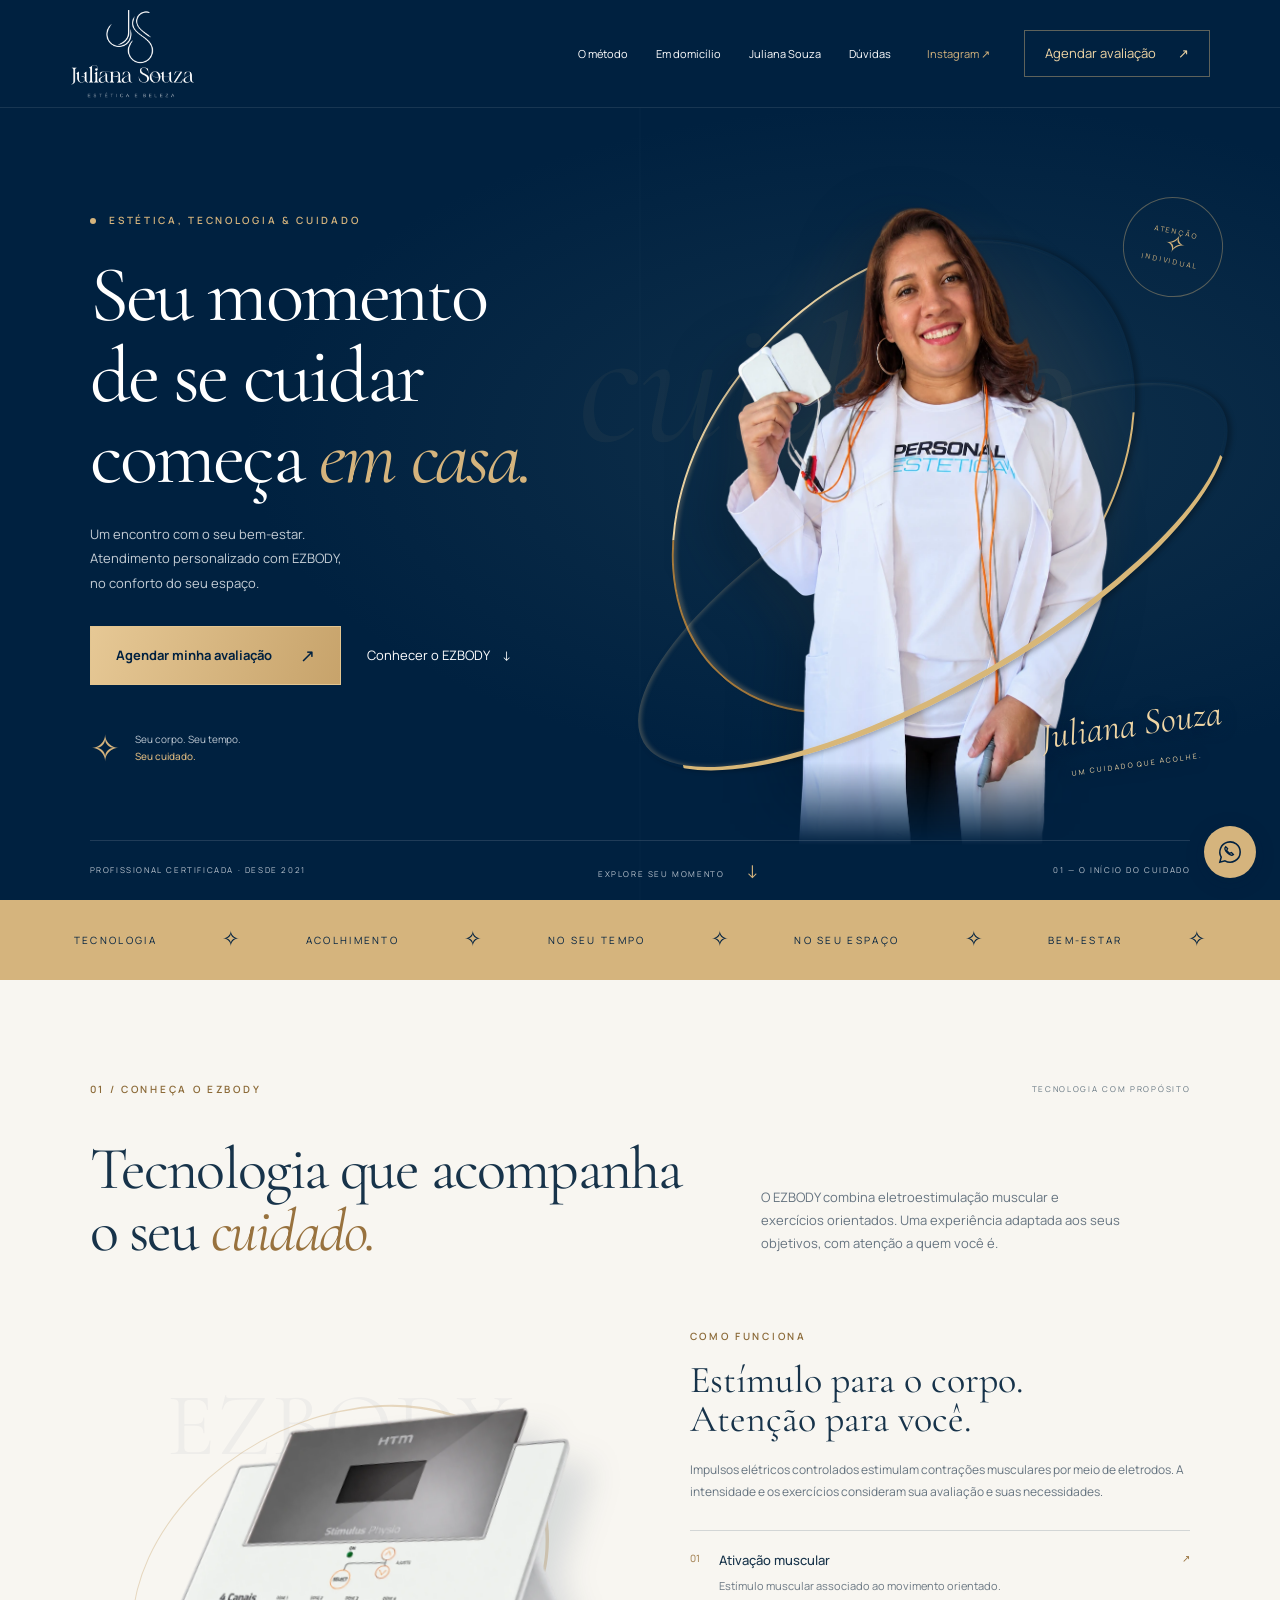
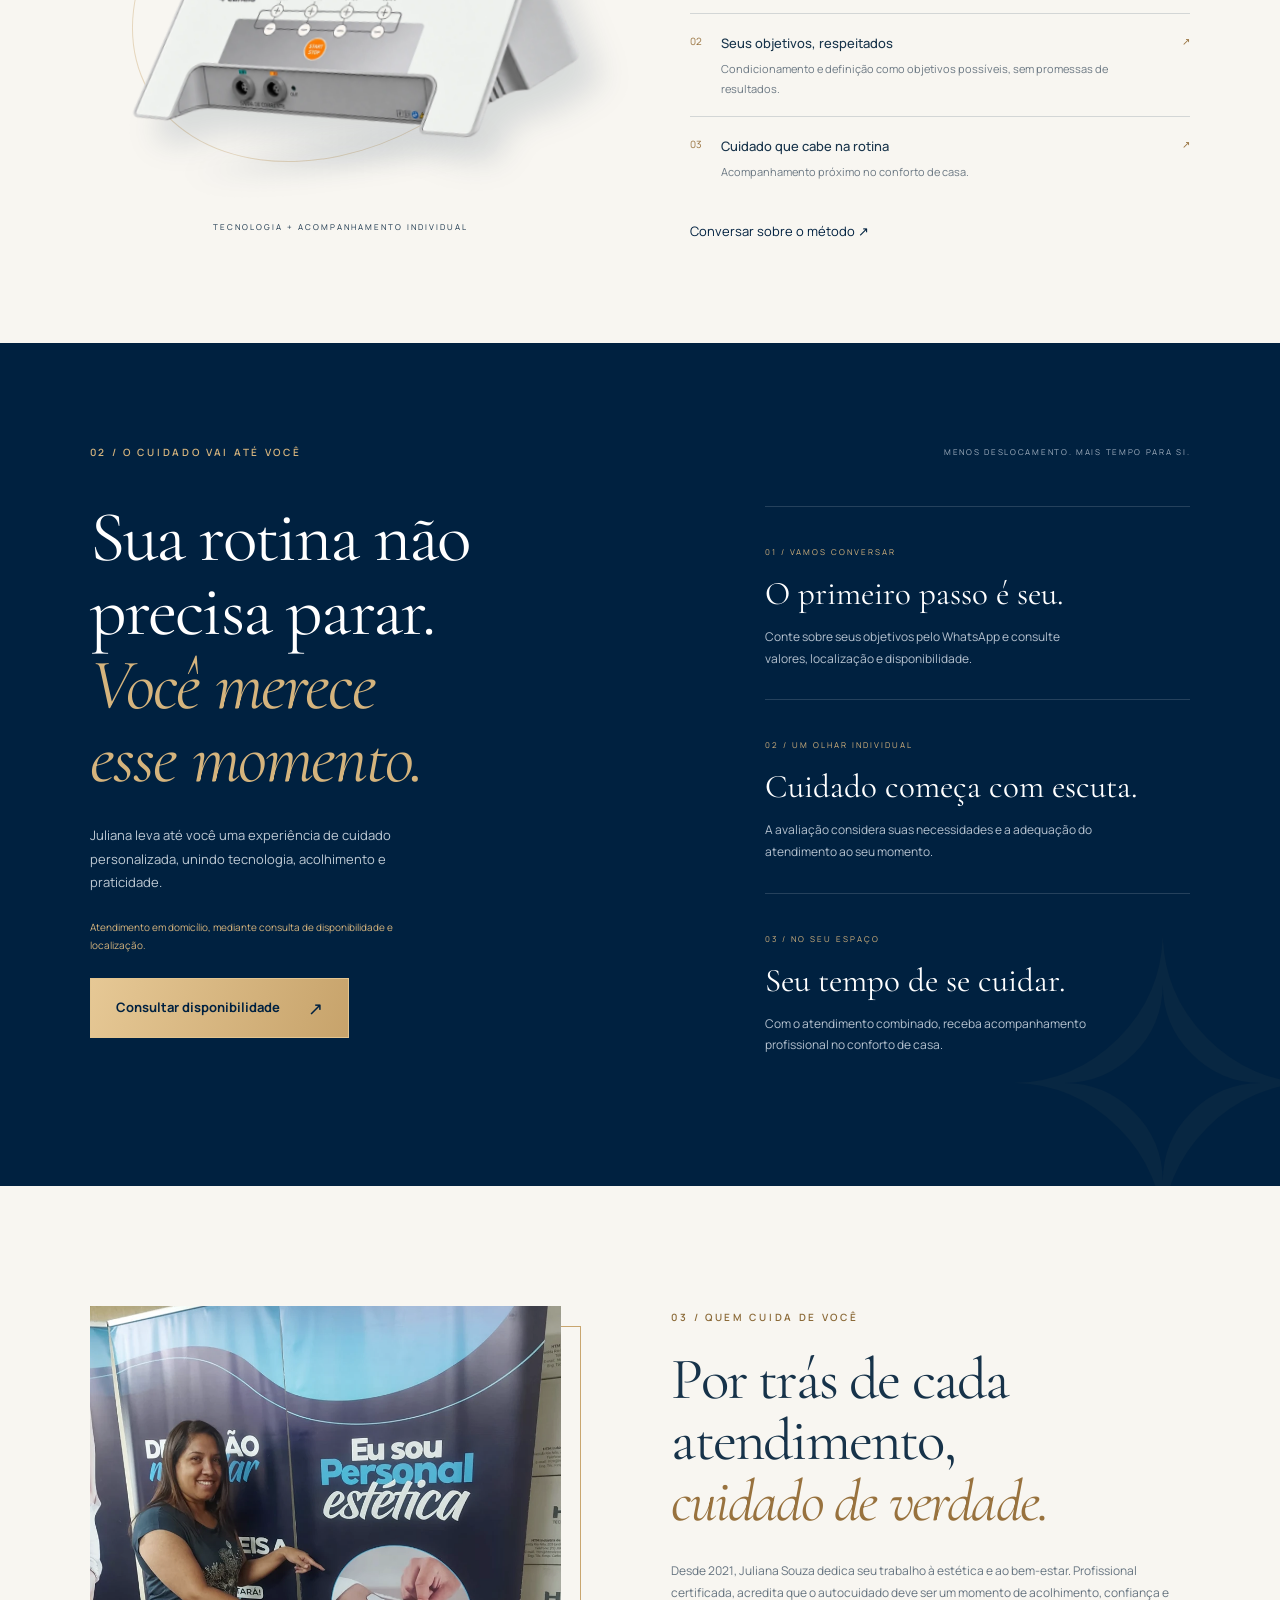
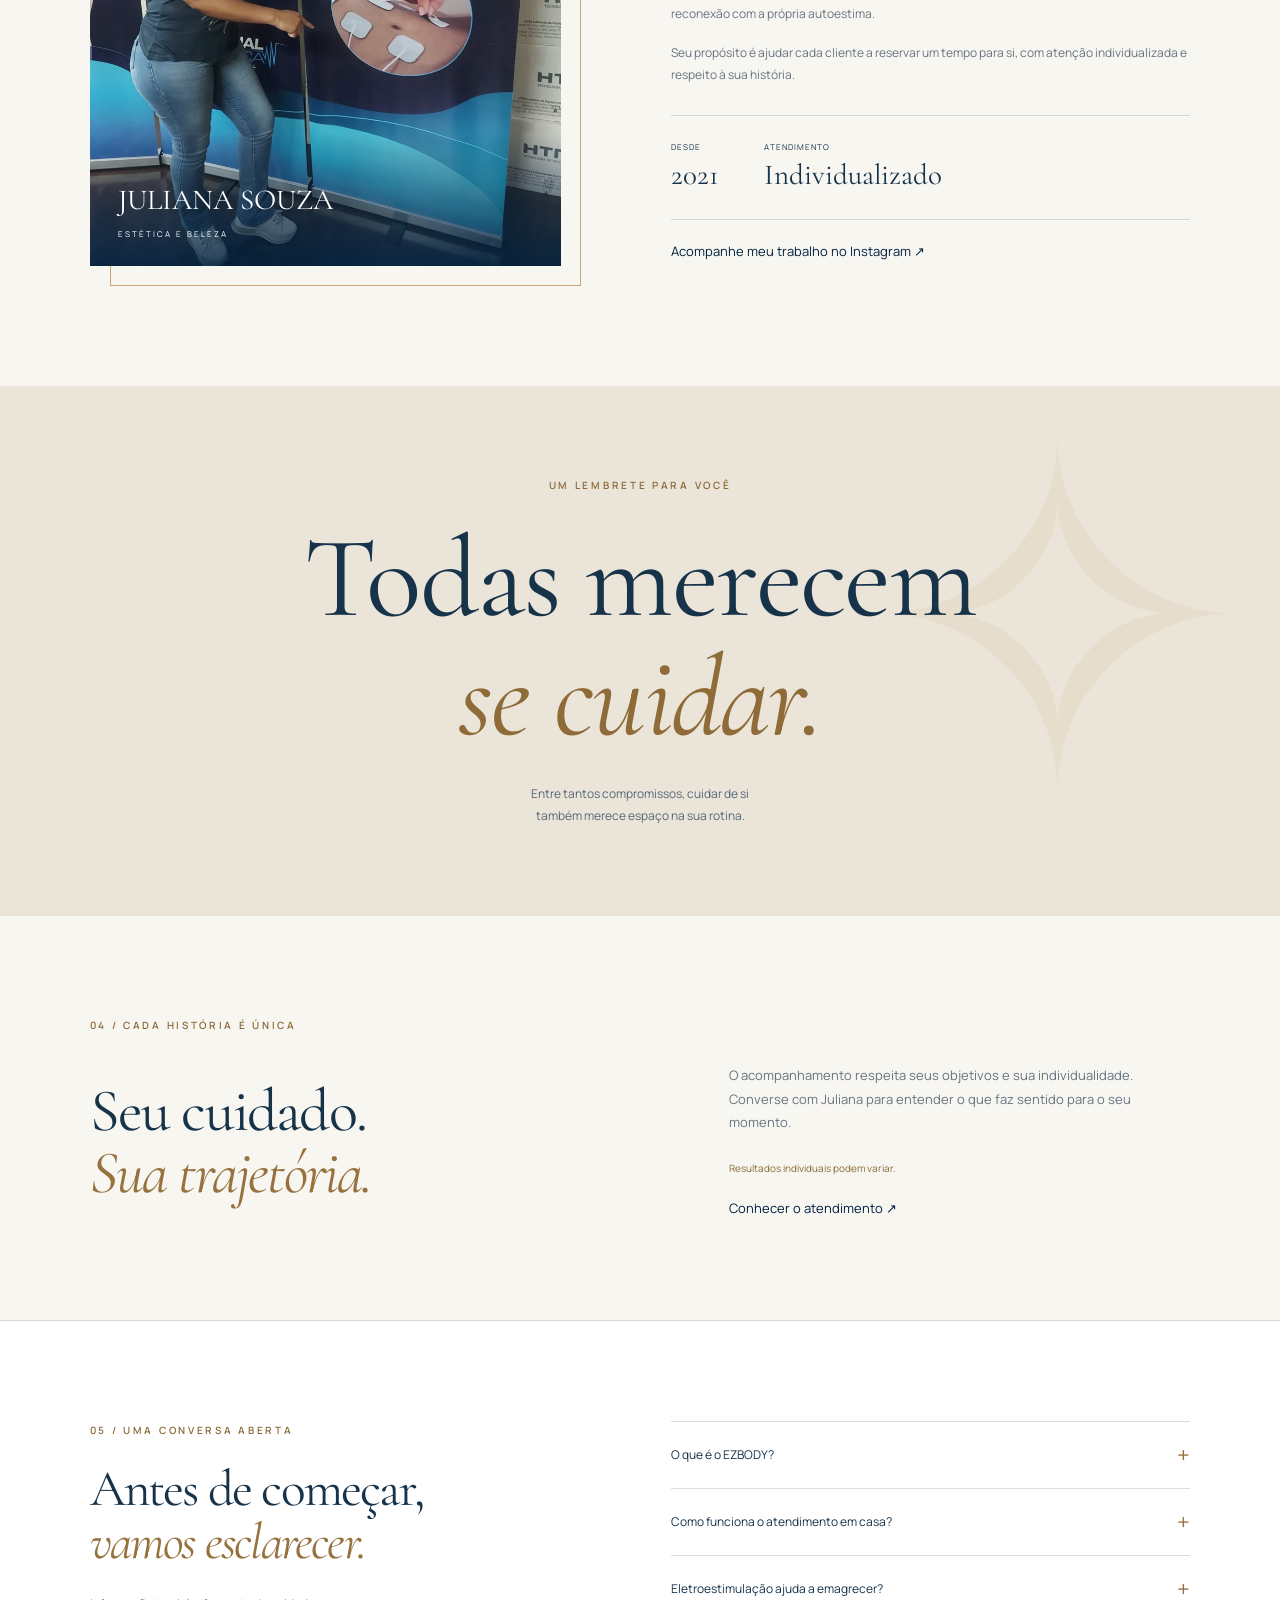
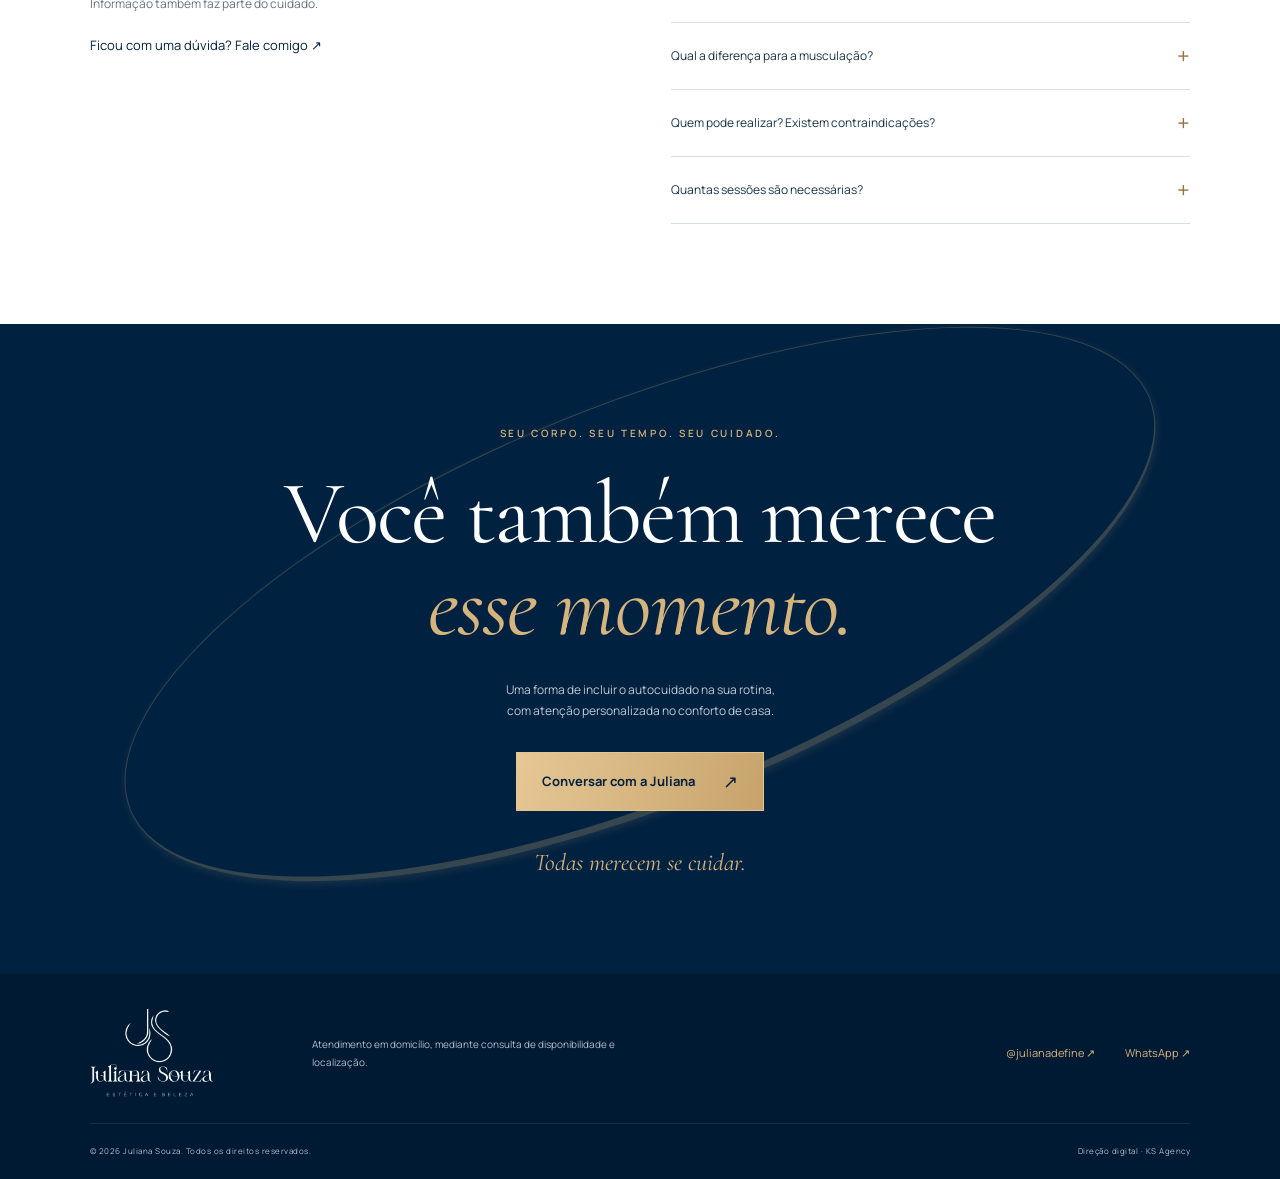
==== index.html @ 08b385b3 "site juliana" ====
<!doctype html>
<html lang="pt-BR"><head><meta charset="utf-8"><meta name="viewport" content="width=device-width,initial-scale=1"><meta name="theme-color" content="#002140"><title>Juliana Souza | EZBODY e Eletroestimulação em Domicílio</title><meta name="description" content="Conheça o atendimento com EZBODY de Juliana Souza. Eletroestimulação muscular, cuidado personalizado e bem-estar no conforto de casa."><meta property="og:title" content="Juliana Souza — O cuidado vai até você."><meta property="og:description" content="Tecnologia EZBODY, atenção individualizada e autocuidado no conforto de casa."><meta property="og:type" content="website"><meta name="twitter:card" content="summary_large_image"><link rel="icon" href="assets/favicon.svg" type="image/svg+xml"><link rel="stylesheet" href="style.css"><script src="config.js" defer></script><script src="app.js" defer></script></head>
<body><a class="skip" href="#conteudo">Pular para o conteúdo</a>
<header><a class="brand" href="#inicio" aria-label="Juliana Souza — início"><img src="assets/logo.webp" alt="Juliana Souza — Estética e Beleza" width="150" height="102"></a><nav aria-label="Navegação principal" id="navigation"><a href="#metodo">O método</a><a href="#cuidado">Em domicílio</a><a href="#juliana">Juliana Souza</a><a href="#duvidas">Dúvidas</a><a data-instagram class="social" aria-label="Instagram de Juliana Souza">Instagram ↗</a></nav><a class="nav-cta" data-whatsapp>Agendar avaliação <span>↗</span></a><button class="menu" aria-expanded="false" aria-controls="navigation" aria-label="Abrir menu">☰</button></header>
<main id="conteudo"><section class="hero" id="inicio"><div class="hero-grid" aria-hidden="true"></div><div class="hero-copy"><p class="eyebrow"><span></span> ESTÉTICA, TECNOLOGIA & CUIDADO</p><h1>Seu momento <br>de se cuidar <br>começa <em>em casa.</em></h1><p class="intro">Um encontro com o seu bem-estar.  <br>Atendimento personalizado com EZBODY,  <br>no conforto do seu espaço.</p><div class="hero-actions"><a class="button" data-whatsapp>Agendar minha avaliação <span>↗</span></a><a class="text-link" href="#metodo">Conhecer o EZBODY <span>↓</span></a></div><div class="hero-note"><span class="mini-star">✧</span><p>Seu corpo. Seu tempo. <br><strong>Seu cuidado.</strong></p></div></div><div class="hero-art"><div class="halo" aria-hidden="true"></div><div class="orbit orbit-one" aria-hidden="true"></div><div class="orbit orbit-two" aria-hidden="true"></div><span class="art-word" aria-hidden="true">cuidado</span><img class="hero-person" src="assets/juliana-recorte.webp" alt="Juliana Souza sorrindo, com jaleco e equipamento de eletroestimulação" width="1194" height="1596" fetchpriority="high"><div class="signature">Juliana Souza<span>UM CUIDADO QUE ACOLHE.</span></div><div class="seal" aria-hidden="true">ATENÇÃO <br><i>✧</i> <br>INDIVIDUAL</div></div><div class="hero-bottom"><span>PROFISSIONAL CERTIFICADA · DESDE 2021</span><a href="#metodo">EXPLORE SEU MOMENTO <span>↓</span></a><span>01 — O INÍCIO DO CUIDADO</span></div></section>
<div class="ticker" aria-hidden="true"><span>TECNOLOGIA</span> ✧ <span>ACOLHIMENTO</span> ✧ <span>NO SEU TEMPO</span> ✧ <span>NO SEU ESPAÇO</span> ✧ <span>BEM-ESTAR</span> ✧</div>
<section class="method section" id="metodo"><div class="section-top"><p class="eyebrow">01 / CONHEÇA O EZBODY</p><span>TECNOLOGIA COM PROPÓSITO</span></div><div class="method-heading"><h2>Tecnologia que acompanha <br>o seu <em>cuidado.</em></h2><p>O EZBODY combina eletroestimulação muscular e exercícios orientados. Uma experiência adaptada aos seus objetivos, com atenção a quem você é.</p></div><div class="method-grid"><div class="device-art"><span class="device-word" aria-hidden="true">EZBODY</span><img src="assets/equipamento-recorte.webp" alt="Aparelho de eletroestimulação HTM Stimulus Physio em perspectiva lateral" loading="lazy" width="1000" height="686"><span class="device-caption">TECNOLOGIA + ACOMPANHAMENTO INDIVIDUAL</span></div><div class="method-details"><p class="eyebrow">COMO FUNCIONA</p><h3>Estímulo para o corpo. <br>Atenção para você.</h3><p>Impulsos elétricos controlados estimulam contrações musculares por meio de eletrodos. A intensidade e os exercícios consideram sua avaliação e suas necessidades.</p><div class="benefit"><span>01</span><div><h4>Ativação muscular</h4><p>Estímulo muscular associado ao movimento orientado.</p></div><span>↗</span></div><div class="benefit"><span>02</span><div><h4>Seus objetivos, respeitados</h4><p>Condicionamento e definição como objetivos possíveis, sem promessas de resultados.</p></div><span>↗</span></div><div class="benefit"><span>03</span><div><h4>Cuidado que cabe na rotina</h4><p>Acompanhamento próximo no conforto de casa.</p></div><span>↗</span></div><a class="text-link dark-link" data-whatsapp>Conversar sobre o método ↗</a></div></div></section>
<section class="home-service section" id="cuidado"><div class="section-top"><p class="eyebrow">02 / O CUIDADO VAI ATÉ VOCÊ</p><span>MENOS DESLOCAMENTO. MAIS TEMPO PARA SI.</span></div><div class="service-grid"><div><h2>Sua rotina não <br>precisa parar. <br><em>Você merece <br>esse momento.</em></h2><p>Juliana leva até você uma experiência de cuidado personalizada, unindo tecnologia, acolhimento e praticidade.</p><p class="availability" data-region></p><a class="button" data-whatsapp>Consultar disponibilidade <span>↗</span></a></div><div class="steps"><div><span>01 / VAMOS CONVERSAR</span><h3>O primeiro passo é seu.</h3><p>Conte sobre seus objetivos pelo WhatsApp e consulte valores, localização e disponibilidade.</p></div><div><span>02 / UM OLHAR INDIVIDUAL</span><h3>Cuidado começa com escuta.</h3><p>A avaliação considera suas necessidades e a adequação do atendimento ao seu momento.</p></div><div><span>03 / NO SEU ESPAÇO</span><h3>Seu tempo de se cuidar.</h3><p>Com o atendimento combinado, receba acompanhamento profissional no conforto de casa.</p></div></div></div><span class="service-decoration" aria-hidden="true">✧</span></section>
<section class="about section" id="juliana"><div class="about-image"><img src="assets/juliana-sobre.webp" alt="Juliana Souza em um evento de estética, ao lado de material sobre sua atuação" width="900" height="1200" loading="lazy"><div class="image-label">JULIANA SOUZA<span>ESTÉTICA E BELEZA</span></div></div><div class="about-copy"><p class="eyebrow">03 / QUEM CUIDA DE VOCÊ</p><h2>Por trás de cada <br>atendimento, <br><em>cuidado de verdade.</em></h2><p>Desde 2021, Juliana Souza dedica seu trabalho à estética e ao bem-estar. Profissional certificada, acredita que o autocuidado deve ser um momento de acolhimento, confiança e reconexão com a própria autoestima.</p><p>Seu propósito é ajudar cada cliente a reservar um tempo para si, com atenção individualizada e respeito à sua história.</p><div class="credentials"><span>DESDE <strong>2021</strong></span><span>ATENDIMENTO <br><strong>Individualizado</strong></span></div><a class="text-link dark-link" data-instagram>Acompanhe meu trabalho no Instagram ↗</a></div></section>
<section class="manifesto"><p class="eyebrow">UM LEMBRETE PARA VOCÊ</p><h2>Todas merecem <br><em>se cuidar.</em></h2><p>Entre tantos compromissos, cuidar de si <br>também merece espaço na sua rotina.</p><span aria-hidden="true">✧</span></section>
<section class="results section" id="resultados"><p class="eyebrow">04 / CADA HISTÓRIA É ÚNICA</p><div class="results-layout"><h2>Seu cuidado. <br><em>Sua trajetória.</em></h2><div><p>O acompanhamento respeita seus objetivos e sua individualidade. Converse com Juliana para entender o que faz sentido para o seu momento.</p><div id="results-gallery"></div><p class="disclaimer">Resultados individuais podem variar.</p><a class="text-link dark-link" data-whatsapp>Conhecer o atendimento ↗</a></div></div></section>
<section class="faq section" id="duvidas"><div><p class="eyebrow">05 / UMA CONVERSA ABERTA</p><h2>Antes de começar, <br><em>vamos esclarecer.</em></h2><p>Informação também faz parte do cuidado.</p><a class="text-link dark-link" data-whatsapp>Ficou com uma dúvida? Fale comigo ↗</a></div><div class="questions"><details><summary>O que é o EZBODY?<span>+</span></summary><p>É um método que combina eletroestimulação muscular e exercícios orientados. O protocolo é definido conforme a avaliação individual.</p></details><details><summary>Como funciona o atendimento em casa?<span>+</span></summary><p>Entre em contato para consultar localização e disponibilidade. Juliana explica como preparar o espaço e combina os detalhes do atendimento com você.</p></details><details><summary>Eletroestimulação ajuda a emagrecer?<span>+</span></summary><p>Mudanças na composição corporal dependem de vários fatores, como hábitos, alimentação e atividade física. O uso do equipamento, por si só, não garante emagrecimento ou redução de medidas.</p></details><details><summary>Qual a diferença para a musculação?<span>+</span></summary><p>A eletroestimulação utiliza impulsos elétricos para estimular contrações musculares, enquanto a musculação trabalha com resistência. Não existe equivalência automática entre sessões ou substituição universal de uma prática pela outra.</p></details><details><summary>Quem pode realizar? Existem contraindicações?<span>+</span></summary><p>A indicação depende de avaliação individual. Informe condições de saúde, gestação, dispositivos implantados e tratamentos em andamento antes de agendar. Quando necessário, a profissional orientará a busca por avaliação de saúde.</p></details><details><summary>Quantas sessões são necessárias?<span>+</span></summary><p>Duração, frequência e número de sessões dependem da avaliação e dos seus objetivos. Valores e disponibilidade são informados diretamente por Juliana.</p></details></div></section>
<section class="closing" id="contato"><div class="closing-orbit" aria-hidden="true"></div><p class="eyebrow">SEU CORPO. SEU TEMPO. SEU CUIDADO.</p><h2>Você também merece <br><em>esse momento.</em></h2><p>Uma forma de incluir o autocuidado na sua rotina, <br>com atenção personalizada no conforto de casa.</p><a class="button" data-whatsapp>Conversar com a Juliana <span>↗</span></a><span class="closing-phrase">Todas merecem se cuidar.</span></section></main>
<footer><a class="brand" href="#inicio"><img src="assets/logo.webp" alt="Juliana Souza — Estética e Beleza" width="150" height="102" loading="lazy"></a><p data-region></p><div><a data-instagram>@julianadefine ↗</a><a data-whatsapp>WhatsApp ↗</a></div><div class="footer-bottom"><span>© <span id="year">2026</span> Juliana Souza. Todos os direitos reservados.</span><span>Direção digital · KS Agency</span></div></footer><a class="floating" data-whatsapp aria-label="Conversar com Juliana no WhatsApp"><svg viewBox="0 0 32 32" fill="none" aria-hidden="true"><path d="M26 15.5A10.5 10.5 0 0 1 10.3 24.6L5 26l1.4-5.2A10.5 10.5 0 1 1 26 15.5Z" stroke="currentColor" stroke-width="1.6"/><path d="M11 10c-3 3 5 11 8 8l-2-2-2 1-3-3 1-2-2-2Z" stroke="currentColor" stroke-width="1.4"/></svg></a></body></html>
---- style.css ----
@import url('https://fonts.googleapis.com/css2?family=Cormorant+Garamond:ital,wght@0,400;0,500;0,600;1,400;1,500&family=Manrope:wght@400;500;600;700&display=swap');
:root{--navy:#002140;--deep:#001a33;--gold:#d5b47d;--gold-light:#f0d6a5;--rose:#bb847d;--white:#fff;--paper:#f8f6f1;--ink:#17334a;--line:rgba(0,33,64,.15);--serif:'Cormorant Garamond',Georgia,serif;--sans:'Manrope',Arial,sans-serif}*{box-sizing:border-box}html{scroll-behavior:smooth;scroll-padding-top:100px}body{margin:0;color:var(--ink);font-family:var(--sans);font-size:14px;line-height:1.8;background:var(--paper)}a{color:inherit;text-decoration:none;cursor:pointer}button,input{font:inherit}button{cursor:pointer}img{display:block;max-width:100%;height:auto}h1,h2,h3,h4,p{margin:0}h1,h2,h3{font-family:var(--serif);font-weight:400;line-height:1.03}h2{font-size:clamp(45px,4.7vw,76px);letter-spacing:-1.8px}h3{font-size:38px}em{font-weight:400;color:var(--gold);font-family:var(--serif)}p{color:inherit}a:focus-visible,button:focus-visible,summary:focus-visible,input:focus-visible{outline:3px solid var(--rose);outline-offset:6px}.skip{position:fixed;top:-70px;left:20px;z-index:100;background:white;color:var(--navy);padding:10px}.skip:focus{top:10px}.eyebrow{font-size:10px;letter-spacing:2.7px;font-weight:600;line-height:1.8}.eyebrow>span{display:inline-block;width:6px;height:6px;background:var(--gold);border-radius:50%;margin-right:9px}header{height:108px;display:flex;align-items:center;gap:34px;padding:0 5.5%;background:var(--navy);color:white;border-bottom:1px solid #ffffff18;position:relative;z-index:20}.brand{width:145px;flex-shrink:0}.brand img{width:130px;height:88px;object-fit:contain}nav{display:flex;gap:28px;align-items:center;margin-left:auto;font-size:11px}nav a{position:relative}nav a:after,.text-link:after{content:'';position:absolute;height:1px;bottom:-5px;left:0;width:0;background:var(--gold);transition:width .3s}nav a:hover:after,.text-link:hover:after{width:100%}.social{color:var(--gold);margin-left:8px}.nav-cta{border:1px solid #d5b47d70;padding:11px 20px;color:var(--gold-light);font-size:11px;display:flex;gap:22px}.nav-cta:hover{background:#d5b47d12}.menu{display:none;background:none;color:white;border:0;font-size:23px}.hero{min-height:745px;height:calc(100svh - 108px);max-height:1000px;position:relative;background:var(--navy);color:white;overflow:hidden;padding:66px 7% 85px;display:flex;align-items:center}.hero-grid{position:absolute;inset:0;background:linear-gradient(90deg,transparent 49.9%,#ffffff04 50%,transparent 50.1%),radial-gradient(ellipse at 72% 42%,#30506055,transparent 52%);background-size:100%}.hero-copy{position:relative;z-index:5;width:56%;pointer-events:none}.hero-copy a{pointer-events:auto}.hero-copy .eyebrow{color:var(--gold);margin-bottom:26px}.hero h1{font-size:clamp(60px,6.2vw,100px);letter-spacing:-2.8px;line-height:1.02}.hero h1 em{white-space:nowrap}.intro{font-size:13px;line-height:1.9;color:#c5ced6;margin-top:24px}.hero-actions{display:flex;align-items:center;gap:26px;margin-top:30px}.button{display:inline-flex;align-items:center;justify-content:space-between;gap:28px;padding:17px 25px;background:linear-gradient(110deg,#e6c895,#c7a36b);color:#002140;font-weight:700;font-size:11px;border:1px solid #e3c590;transition:transform .3s,box-shadow .3s}.button:hover{transform:translateY(-3px);box-shadow:0 8px 30px #d5b47d24}.button span{font-size:18px;font-weight:400;line-height:1}.text-link{font-size:11px;position:relative;display:inline-block}.text-link span{margin-left:10px}.hero-note{display:flex;gap:15px;align-items:center;margin-top:32px;font-size:10px;line-height:1.7;color:#bcc7d1}.hero-note strong{color:var(--gold);font-weight:500}.mini-star{font-size:36px;color:var(--gold)}.hero-art{position:absolute;right:3%;bottom:55px;width:48%;height:93%;isolation:isolate}.halo{position:absolute;width:75%;height:76%;background:radial-gradient(ellipse,#8c795c55,transparent 67%);top:10%;left:12%;border-radius:50%}.hero-person{position:absolute;bottom:0;left:6%;height:94%;width:88%;object-fit:contain;object-position:bottom;z-index:3;filter:drop-shadow(-18px 15px 28px #00101f50);mask-image:linear-gradient(#000 88%,transparent);-webkit-mask-image:linear-gradient(#000 88%,transparent)}.art-word{position:absolute;top:25%;left:-8%;font-family:var(--serif);font-style:italic;font-size:clamp(100px,14vw,230px);color:#d5b47d0d;z-index:0;line-height:1}.orbit{position:absolute;border:2px solid transparent;border-top-color:#efd6a4;border-left-color:#a4793c;border-bottom-color:#d8b778;box-shadow:inset 3px 1px 4px #e9c38b40,3px 3px 5px #0004;border-radius:50%;transform:rotate(-31deg);z-index:1}.orbit-one{width:88%;height:52%;top:24%;left:1%;transform:rotate(-47deg)}.orbit-two{width:109%;height:31%;top:48%;left:-5%;transform:rotate(-30deg);z-index:4;border-left-color:transparent;border-top-color:transparent;border-bottom-width:6px;pointer-events:none}.signature{position:absolute;z-index:5;bottom:10%;right:3%;font-family:var(--serif);font-size:37px;font-style:italic;color:var(--gold-light);transform:rotate(-8deg);text-shadow:0 2px 15px #002140}.signature span{font-family:var(--sans);font-style:normal;font-size:7px;display:block;letter-spacing:2px;text-align:center}.seal{position:absolute;top:12%;right:3%;border:1px solid #d5b47d65;border-radius:50%;width:100px;height:100px;display:flex;flex-direction:column;justify-content:center;align-items:center;line-height:1.1;letter-spacing:2px;font-size:7px;color:var(--gold);transform:rotate(12deg);z-index:5}.seal i{font-size:25px;line-height:.6}.hero-bottom{position:absolute;bottom:0;left:7%;right:7%;height:60px;border-top:1px solid #ffffff20;display:flex;justify-content:space-between;align-items:center;font-size:8px;letter-spacing:1.6px;color:#bbc5cf;z-index:6}.hero-bottom a span{margin-left:18px;color:var(--gold);font-size:18px}.ticker{padding:21px 4%;display:flex;align-items:center;justify-content:space-around;gap:20px;background:var(--gold);color:var(--navy);font-family:var(--serif);font-size:21px;overflow:hidden}.ticker span{font-family:var(--sans);font-size:10px;letter-spacing:2.3px;white-space:nowrap}.section{padding:100px 7%}.section-top{display:flex;justify-content:space-between;align-items:center;margin-bottom:40px}.section-top>span{font-size:8px;letter-spacing:1.7px;color:#647580}.section .eyebrow{color:#8b6a38}.method-heading{display:grid;grid-template-columns:1.4fr 1fr;gap:70px;align-items:end}.method-heading>p{max-width:360px;font-size:13px;color:#667480;padding-bottom:6px}.method h2 em,.about h2 em,.results h2 em,.faq h2 em{color:#98723e}.method-grid{display:grid;grid-template-columns:1fr 1fr;gap:9%;margin-top:65px;align-items:center}.device-art{position:relative;min-height:480px;background:#edeae2;display:flex;align-items:center;justify-content:center;overflow:hidden}.device-art img{width:82%;mix-blend-mode:multiply;position:relative;z-index:1}.device-word{position:absolute;top:8%;font-size:83px;letter-spacing:2px;font-family:var(--serif);color:#0021400d}.device-caption{position:absolute;bottom:25px;font-size:8px;letter-spacing:2px}.method-details>h3{margin:16px 0 20px}.method-details>p:not(.eyebrow){font-size:12px;color:#667480}.benefit{display:flex;gap:19px;border-top:1px solid var(--line);padding:18px 0;align-items:start}.benefit:first-of-type{margin-top:28px}.benefit>span{font-size:10px;color:#98723e}.benefit>span:last-child{margin-left:auto}.benefit h4{font-weight:500;font-size:13px;margin-bottom:3px}.benefit p{font-size:11px;color:#6b7883}.dark-link{color:var(--navy);margin-top:20px}.home-service{position:relative;background:var(--navy);color:white;overflow:hidden}.home-service .eyebrow{color:var(--gold)}.home-service .section-top>span{color:#a1b0bf}.service-grid{display:grid;grid-template-columns:1.2fr 1fr;gap:15%}.service-grid h2{font-size:clamp(48px,5.6vw,85px)}.service-grid>div>p{max-width:360px;font-size:13px;color:#becad4;margin-top:28px}.service-grid .availability{font-size:10px;color:var(--gold);margin:24px 0}.steps{padding-top:5px;z-index:2}.steps>div{padding:30px 0;border-top:1px solid #ffffff25}.steps>div>span{font-size:8px;letter-spacing:2px;color:var(--gold)}.steps h3{font-size:33px;margin:15px 0}.steps p{font-size:12px;color:#b5c2cf;max-width:330px}.service-decoration{position:absolute;right:-50px;bottom:-90px;font-size:400px;color:#d5b47d09;line-height:1}.about{display:grid;grid-template-columns:1fr 1.1fr;align-items:center;gap:10%;padding-top:120px;padding-bottom:120px}.about-image{position:relative}.about-image>img{width:100%;height:560px;object-fit:cover;object-position:center;filter:saturate(.78)}.about-image:before{content:'';position:absolute;inset:20px -20px -20px 20px;border:1px solid #c9a66f;z-index:-1}.image-label{position:absolute;bottom:0;left:0;right:0;padding:40px 28px 25px;color:white;background:linear-gradient(transparent,#002140dd);font-family:var(--serif);font-size:29px}.image-label span{display:block;font-family:var(--sans);font-size:8px;letter-spacing:2px}.about-copy h2{font-size:clamp(44px,4.6vw,70px);margin:24px 0 28px}.about-copy>p:not(.eyebrow){font-size:12px;color:#667480;margin-top:17px}.credentials{display:flex;gap:45px;border-top:1px solid var(--line);border-bottom:1px solid var(--line);padding:24px 0;margin-top:30px;font-size:8px;letter-spacing:1px}.credentials strong{display:block;font-family:var(--serif);font-size:29px;font-weight:400;letter-spacing:0;line-height:1.4}.manifesto{text-align:center;background:#eae4d9;padding:90px 20px;position:relative;overflow:hidden}.manifesto .eyebrow{color:#8b6a38}.manifesto h2{font-size:clamp(70px,9vw,140px);margin:26px 0;position:relative;z-index:1}.manifesto h2 em{color:#8f6b38}.manifesto>p:not(.eyebrow){font-size:12px;color:#566776;position:relative;z-index:1}.manifesto>span{position:absolute;font-size:470px;color:#d5b47d25;right:2%;top:-110px;line-height:1.4}.results{border-bottom:1px solid var(--line)}.results-layout{display:grid;grid-template-columns:1.1fr 1fr;gap:12%;margin-top:30px;align-items:center}.results-layout>div>p{font-size:13px;max-width:420px;color:#667480}.results-layout .disclaimer{font-size:10px;margin-top:24px;color:#8b6a38}.faq{display:grid;grid-template-columns:1fr 1.1fr;gap:10%;background:#fff}.faq h2{font-size:clamp(40px,4vw,64px);margin:24px 0}.faq>div>p:not(.eyebrow){font-size:12px;color:#667480}.questions details{border-bottom:1px solid var(--line)}.questions details:first-child{border-top:1px solid var(--line)}summary{list-style:none;cursor:pointer;padding:22px 0;font-size:12px;display:flex;align-items:center;justify-content:space-between;gap:15px}summary::-webkit-details-marker{display:none}summary>span{color:#98723e;font-size:22px;line-height:1}details[open] summary>span{transform:rotate(45deg)}details>p{font-size:12px;color:#667480;padding:0 30px 22px 0}.closing{position:relative;overflow:hidden;text-align:center;background:var(--navy);color:white;padding:100px 20px 90px}.closing>*:not(.closing-orbit){position:relative;z-index:1}.closing .eyebrow{color:var(--gold)}.closing h2{font-size:clamp(56px,7vw,105px);margin:26px 0}.closing>p:not(.eyebrow){font-size:12px;color:#becad4;margin-bottom:30px}.closing-phrase{display:block;font-family:var(--serif);font-style:italic;color:var(--gold);font-size:24px;margin-top:30px}.closing-orbit{position:absolute;border:1px solid #d5b47d40;border-bottom-width:7px;box-shadow:0 3px 8px #d5b47d20;border-radius:50%;width:1100px;height:400px;left:50%;top:80px;transform:translateX(-50%) rotate(-22deg)}footer{background:var(--deep);color:#afbdca;padding:35px 7% 20px;display:flex;align-items:center;gap:7%;flex-wrap:wrap}footer>p{font-size:10px;max-width:310px}footer>div:not(.footer-bottom){display:flex;gap:30px;font-size:11px;color:var(--gold);margin-left:auto}.footer-bottom{width:100%;border-top:1px solid #ffffff15;display:flex;justify-content:space-between;padding-top:20px;margin-top:26px;font-size:8px;letter-spacing:.5px}.floating{position:fixed;right:24px;bottom:22px;background:var(--gold);color:var(--navy);width:52px;height:52px;border-radius:50%;z-index:30;box-shadow:0 4px 20px #001a3330;display:grid;place-items:center;transition:transform .3s}.floating:hover{transform:translateY(-4px)}.floating svg{width:31px;height:31px}.reveal{opacity:0;transform:translateY(25px);transition:opacity .9s,transform .9s}.reveal.visible{opacity:1;transform:none}.comparison{position:relative;margin:25px 0;--split:50%}.comparison>img{width:100%;object-fit:contain}.comparison .after{position:absolute;inset:0;clip-path:inset(0 0 0 var(--split));height:calc(100% - 80px)}.comparison label{display:block}.comparison input{width:100%;accent-color:var(--navy)}
@media(min-width:1600px){header{padding-left:8%;padding-right:8%}.hero{padding-left:10%}.hero-art{right:7%;width:44%}.hero-bottom{left:10%;right:10%}.section{padding-left:12%;padding-right:12%}}
@media(max-width:1100px){header{gap:22px;padding:0 4%;height:90px}nav{gap:17px}nav .social{display:none}.hero{height:auto;min-height:720px;padding-left:5%;padding-top:55px}.hero h1{font-size:70px}.hero-art{right:-3%;width:53%;height:86%}.hero-actions{gap:18px;flex-wrap:wrap}.hero-bottom{left:5%;right:5%}.hero-bottom>span:last-child{display:none}.section{padding:80px 6%}.method-heading{gap:40px}.method-grid{gap:6%}.device-art{min-height:400px}.device-word{font-size:66px}.service-grid{gap:9%}.about{gap:7%}.about-image>img{height:510px}.faq{gap:7%}.seal{right:8%;width:80px;height:80px}.signature{right:7%;font-size:31px}}
@media(max-width:760px){html{scroll-padding-top:80px}header{height:80px;gap:15px;padding:0 6%}.brand{width:105px}.brand img{width:105px;height:72px}.nav-cta{margin-left:auto;font-size:9px;padding:9px 12px;gap:12px}.menu{display:block}nav{display:none;position:absolute;top:80px;left:0;right:0;background:var(--deep);padding:26px 7% 35px;border-bottom:1px solid #d5b47d50;flex-direction:column;align-items:start;gap:22px;font-size:14px}nav.open{display:flex}nav .social{display:block;margin-left:0}.hero{min-height:0;height:auto;display:block;padding:35px 7% 0}.hero-copy{width:100%}.hero-copy .eyebrow{font-size:8px;letter-spacing:1.8px;margin-bottom:20px}.hero h1{font-size:clamp(49px,9.5vw,70px);letter-spacing:-1.8px;line-height:1.04}.hero h1 br:nth-of-type(2){display:block}.intro{font-size:11px;margin-top:20px}.intro br{display:none}.intro{max-width:290px}.hero-actions{margin-top:23px;gap:22px}.button{font-size:10px;padding:15px 19px;gap:22px}.hero-actions .text-link{font-size:10px}.hero-note{display:none}.hero-art{position:relative;width:112%;right:auto;margin-left:-6%;height:480px;bottom:auto;margin-top:0}.hero-person{height:100%;width:90%;left:5%;mask-image:linear-gradient(#000 85%,transparent);-webkit-mask-image:linear-gradient(#000 85%,transparent)}.halo{height:95%;top:0}.art-word{font-size:130px;top:34%;left:4%}.orbit-one{height:63%;width:81%;top:20%;left:10%}.orbit-two{height:30%;width:108%;left:-4%;top:54%}.seal{top:15%;right:3%;height:75px;width:75px;font-size:6px}.signature{bottom:14%;right:2%;font-size:29px}.signature span{font-size:6px}.hero-bottom{position:relative;left:0;right:0;height:55px;font-size:6px;letter-spacing:1px}.hero-bottom a{font-size:6px}.hero-bottom a span{font-size:14px;margin-left:8px}.ticker{padding:15px 0;justify-content:flex-start;gap:23px}.ticker span{font-size:8px;letter-spacing:1.5px;flex-shrink:0}.section{padding:62px 7%}.section-top{margin-bottom:26px}.section-top>span{display:none}.eyebrow{font-size:8px;letter-spacing:2px}h2{font-size:46px;letter-spacing:-1px}.method-heading{grid-template-columns:1fr;gap:24px}.method-heading h2 br{display:none}.method-heading>p{font-size:12px}.method-grid{grid-template-columns:1fr;gap:35px;margin-top:35px}.device-art{min-height:340px}.device-art img{max-width:350px;width:80%}.device-word{font-size:66px;top:6%}.device-caption{font-size:7px;letter-spacing:1.2px;bottom:18px}.method-details h3{font-size:36px}.service-grid{grid-template-columns:1fr;gap:35px}.service-grid h2{font-size:55px}.service-grid>div>p{font-size:12px;margin-top:23px}.service-grid .availability{font-size:10px}.steps>div{padding:23px 0}.steps h3{font-size:32px;margin:12px 0}.about{grid-template-columns:1fr;gap:50px}.about-image{max-width:440px;width:calc(100% - 15px)}.about-image>img{height:auto;aspect-ratio:4/5;object-position:50% 65%}.about-image:before{inset:15px -15px -15px 15px}.about-copy h2{font-size:46px;margin-top:20px}.credentials{gap:40px}.manifesto{padding:65px 7%}.manifesto h2{font-size:77px}.manifesto>span{font-size:330px;right:-120px;top:0}.results-layout{grid-template-columns:1fr;gap:25px}.results-layout>div>p{font-size:12px}.faq{grid-template-columns:1fr;gap:35px}.faq h2{font-size:46px}.faq .dark-link{margin-top:15px}summary{font-size:11px;padding:20px 0}.closing{padding:70px 7%}.closing h2{font-size:54px}.closing>p:not(.eyebrow){font-size:11px}.closing>p br{display:none}.closing-orbit{width:650px;height:310px;top:90px}.closing-phrase{font-size:23px}footer{padding:25px 7% 25px;gap:20px}footer>p{max-width:210px;font-size:9px}footer>div:not(.footer-bottom){margin:0;width:100%;gap:25px}.footer-bottom{margin-top:8px;font-size:7px;gap:20px;align-items:start}.floating{width:46px;height:46px;right:16px;bottom:16px}.floating svg{width:27px;height:27px}}
@media(max-width:380px){header{gap:10px}.nav-cta{font-size:8px;padding:8px}.hero h1{font-size:47px}.hero-actions{gap:15px}.hero-actions .button{padding:14px;font-size:9px}.hero-art{height:440px}.hero-bottom{font-size:5px}.hero-bottom a{font-size:5px}.signature{font-size:26px}.manifesto h2{font-size:68px}}
@media(prefers-reduced-motion:reduce){html{scroll-behavior:auto}*,*:before,*:after{transition:none!important;animation:none!important}.reveal{opacity:1;transform:none}}
@media(prefers-reduced-motion:no-preference){.hero-copy{animation:hero-in 1s ease-out both}.hero-art{animation:portrait-in 1.3s ease-out both}.orbit-one{animation:orbit-light 9s ease-in-out infinite alternate}.hero-copy .eyebrow{animation:hero-in .8s ease-out both}@keyframes hero-in{from{opacity:0;transform:translateY(18px)}to{opacity:1;transform:translateY(0)}}@keyframes portrait-in{from{opacity:0;transform:translateY(24px)}to{opacity:1;transform:translateY(0)}}@keyframes orbit-light{from{filter:brightness(.9)}to{filter:brightness(1.3)}}}
.comparison-stage{position:relative;overflow:hidden;background:#edeae2}.comparison-stage>img{position:absolute;inset:0;width:100%;height:100%;object-fit:contain}.comparison .comparison-stage>.after{height:100%;clip-path:inset(0 0 0 var(--split))}.comparison figcaption{font-size:9px;letter-spacing:2px;padding-top:8px}.comparison label{font-size:11px}.comparison input{display:block;min-height:36px}
/* Refinamento do produto e legibilidade dos CTAs */
.button{font-size:13px}.nav-cta{font-size:13px}.text-link{font-size:13px}
.device-art{background:transparent;overflow:visible;isolation:isolate;perspective:1200px;min-height:500px}
.device-art:before{content:'';position:absolute;width:87%;height:65%;top:17%;left:6%;border:1px solid #c9a66f65;border-right-width:4px;border-radius:50%;transform:rotate(-29deg);z-index:-1}
.device-art:after{content:'';position:absolute;width:65%;height:32px;bottom:64px;left:18%;background:radial-gradient(ellipse,#00214030,transparent 70%);filter:blur(12px);transform:rotate(-7deg);z-index:-1}
.device-art img{width:96%;max-width:540px;mix-blend-mode:normal;filter:drop-shadow(18px 26px 15px #00214020);transform:rotate(-7deg) rotateY(-9deg);transition:transform .8s cubic-bezier(.2,.7,.2,1),filter .8s}
.device-word{top:2%;font-size:clamp(65px,7vw,105px);color:#0021400a;z-index:-2}
.device-caption{bottom:0;text-align:center}
@media(hover:hover) and (prefers-reduced-motion:no-preference){.device-art:hover img{transform:rotate(-3deg) rotateY(-3deg) translateY(-8px);filter:drop-shadow(20px 35px 20px #00214025)}}
@media(max-width:1100px){.device-art{min-height:440px}}
@media(max-width:760px){.button{font-size:12px}.nav-cta{font-size:11px;padding:10px 12px}.hero-actions .text-link{font-size:12px}.hero-actions{gap:17px}.device-art{min-height:350px;margin-top:15px;margin-bottom:15px}.device-art img{width:96%;max-width:400px}.device-word{font-size:65px;top:0}.device-art:after{bottom:45px}.device-caption{font-size:7px}}
@media(max-width:380px){.nav-cta{font-size:10px}.hero-actions .button{font-size:12px}.hero-actions{gap:15px}.hero-actions .text-link{font-size:11px}}
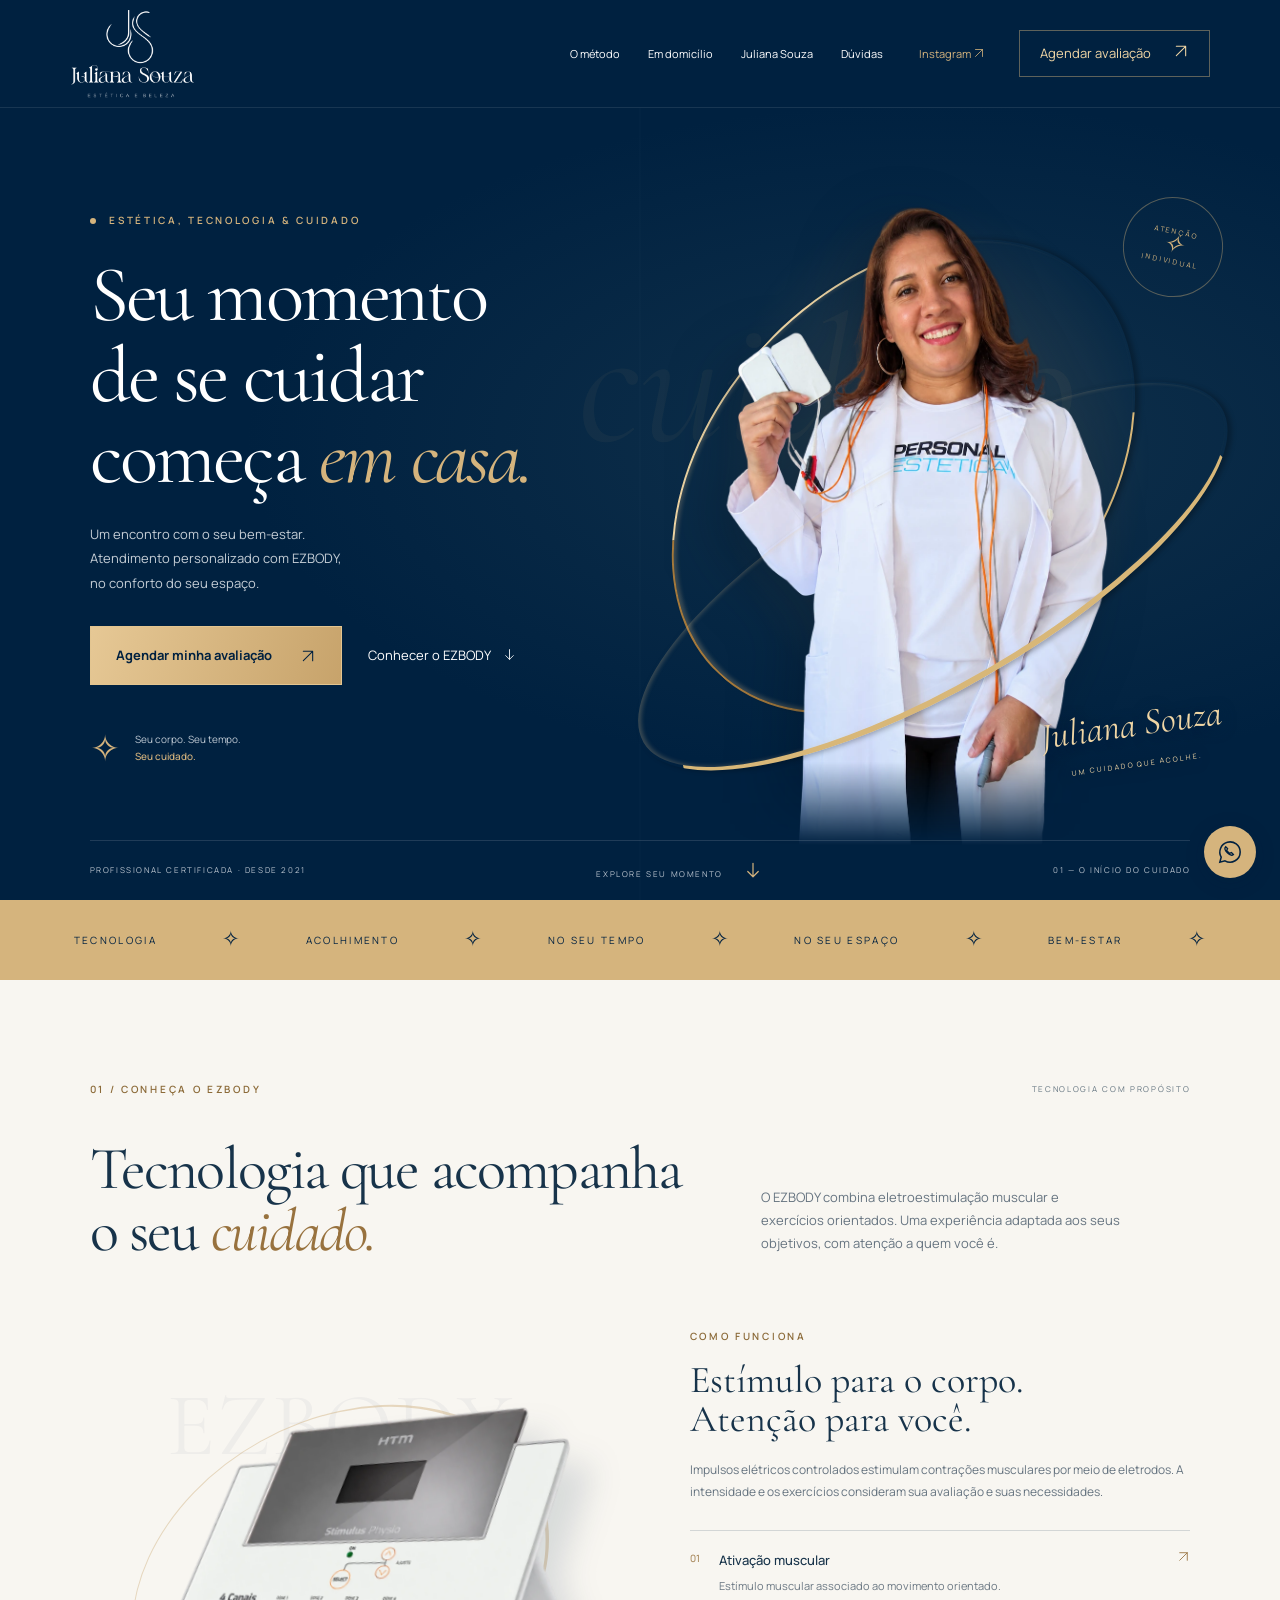
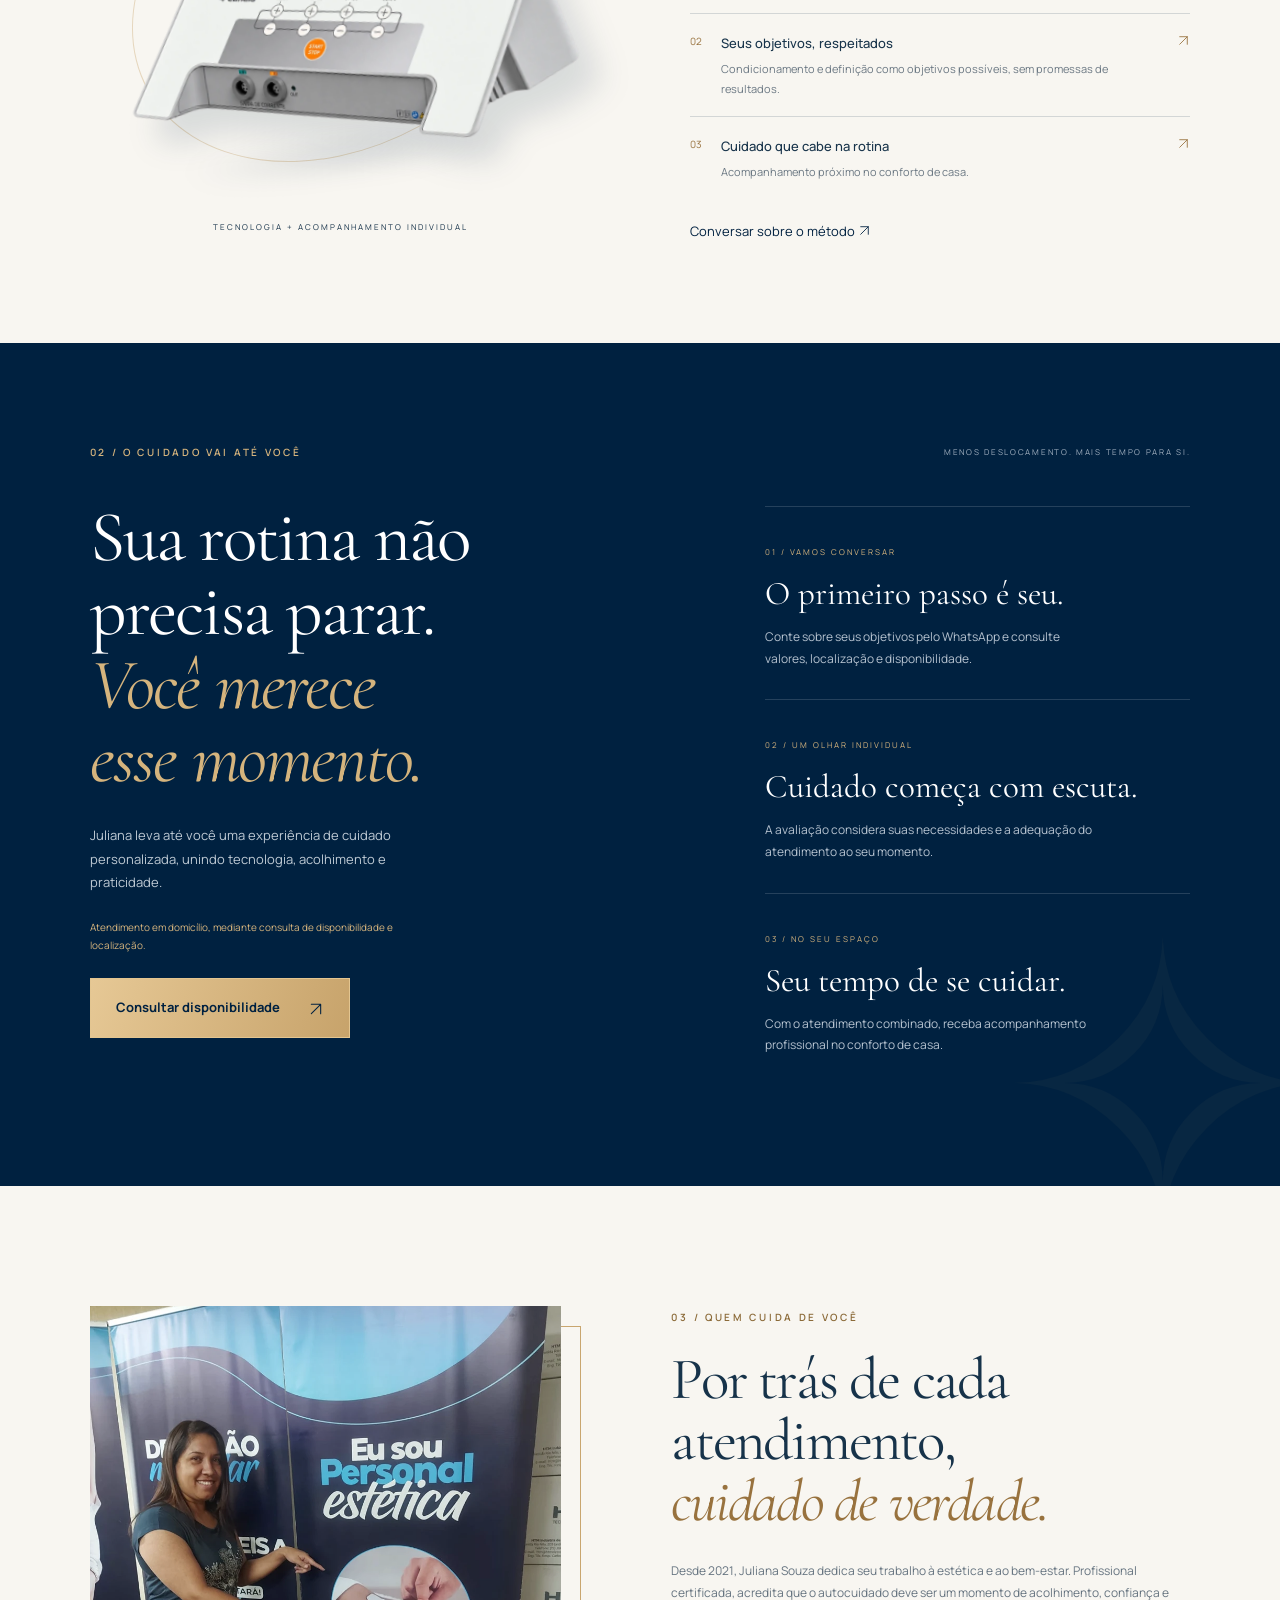
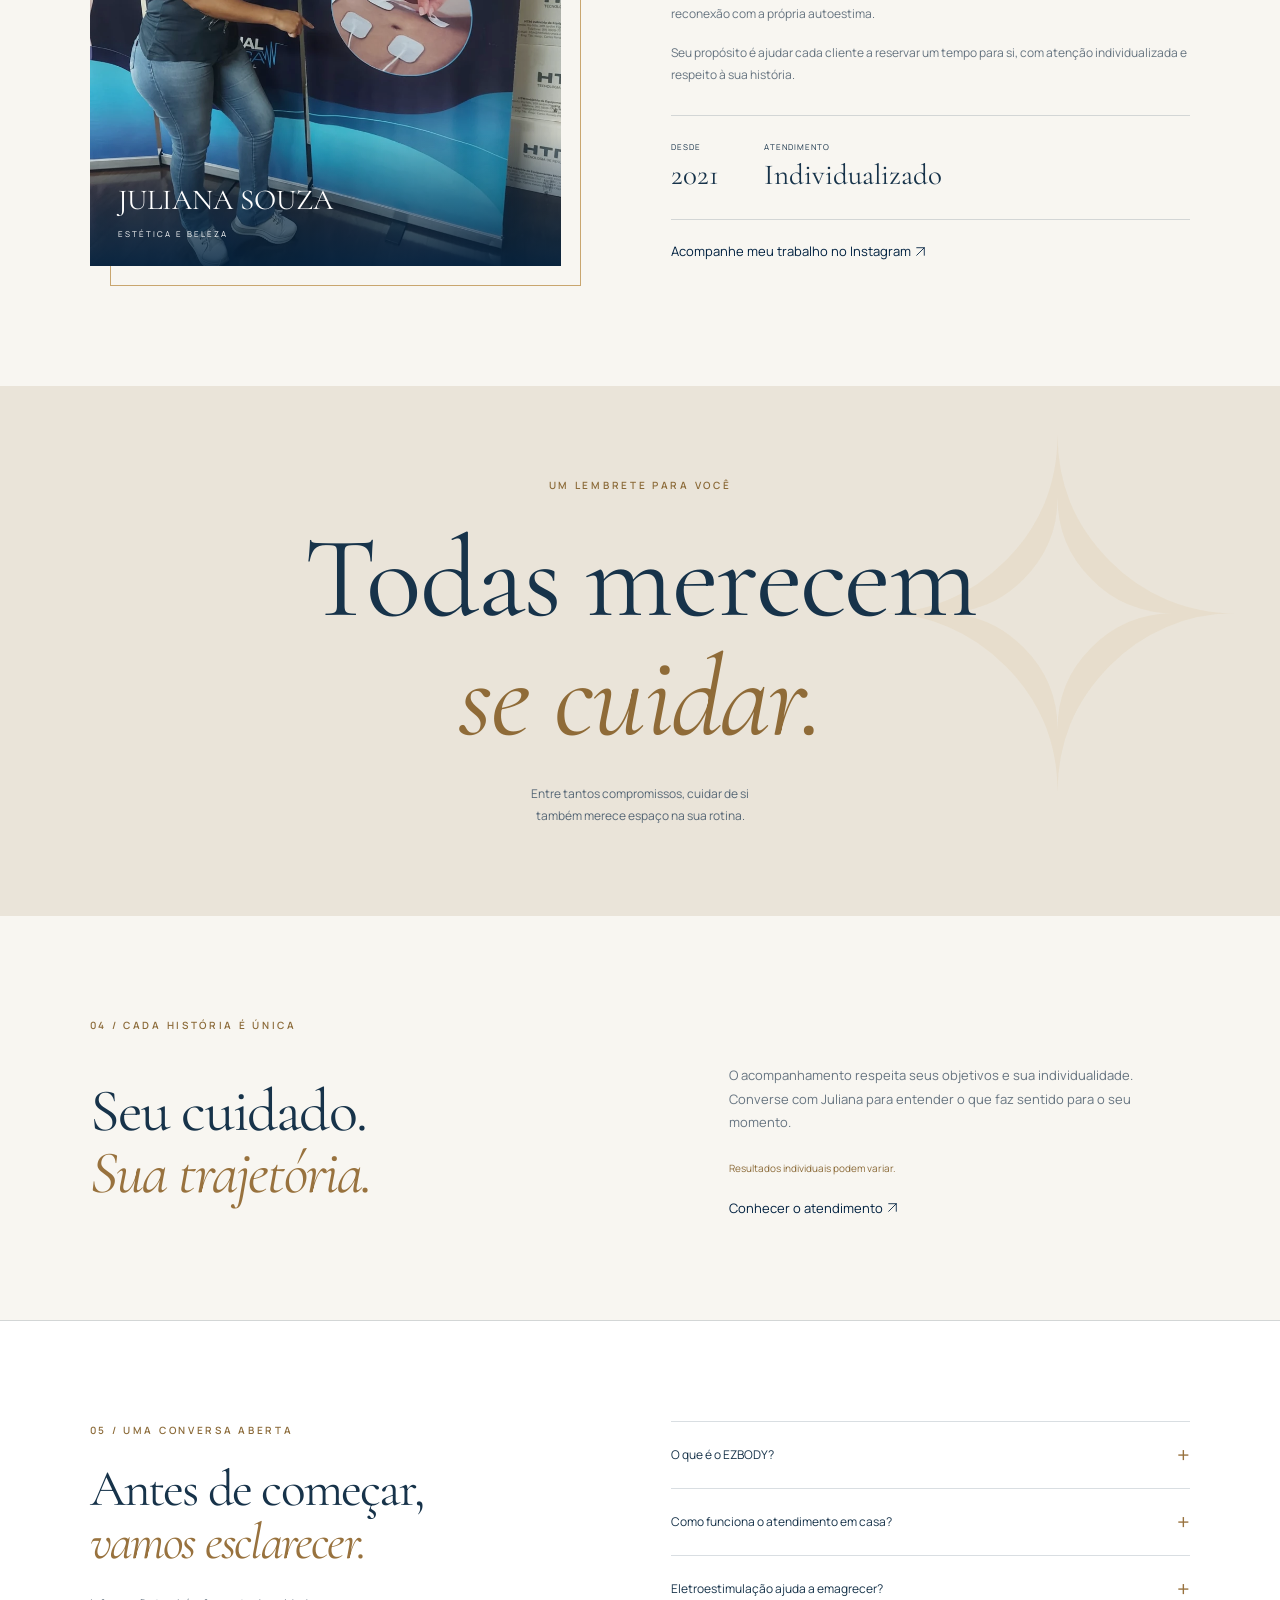
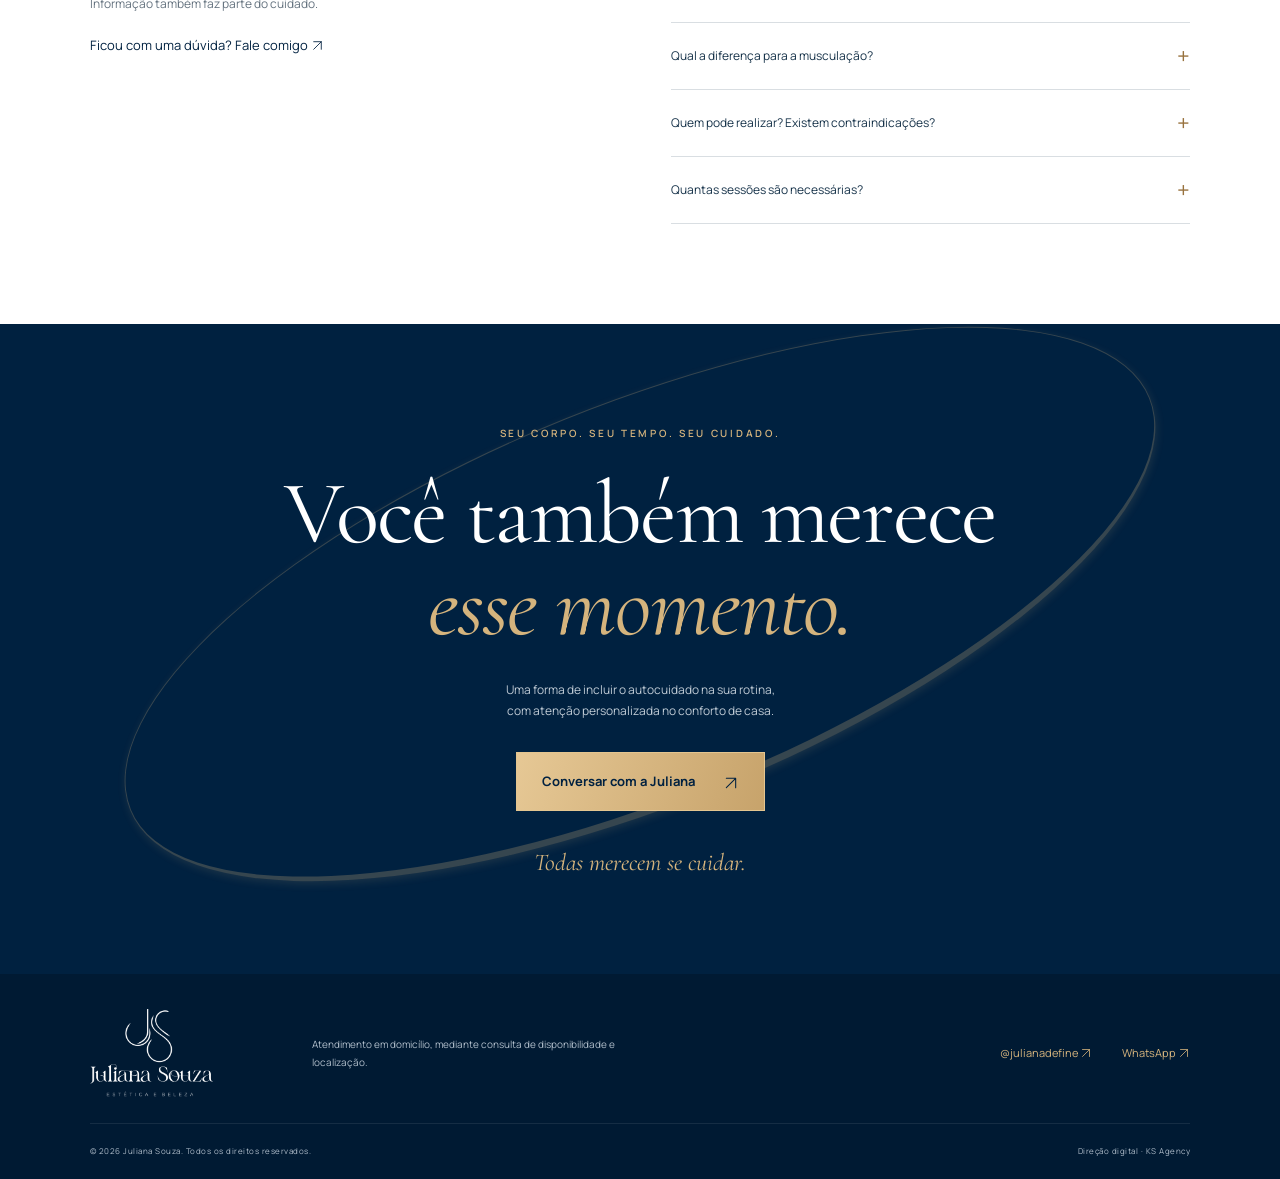
==== commit 368c358a: "setas" ====
--- a/index.html
+++ b/index.html
@@ -1,14 +1,14 @@
 <!doctype html>
 <html lang="pt-BR"><head><meta charset="utf-8"><meta name="viewport" content="width=device-width,initial-scale=1"><meta name="theme-color" content="#002140"><title>Juliana Souza | EZBODY e Eletroestimulação em Domicílio</title><meta name="description" content="Conheça o atendimento com EZBODY de Juliana Souza. Eletroestimulação muscular, cuidado personalizado e bem-estar no conforto de casa."><meta property="og:title" content="Juliana Souza — O cuidado vai até você."><meta property="og:description" content="Tecnologia EZBODY, atenção individualizada e autocuidado no conforto de casa."><meta property="og:type" content="website"><meta name="twitter:card" content="summary_large_image"><link rel="icon" href="assets/favicon.svg" type="image/svg+xml"><link rel="stylesheet" href="style.css"><script src="config.js" defer></script><script src="app.js" defer></script></head>
 <body><a class="skip" href="#conteudo">Pular para o conteúdo</a>
-<header><a class="brand" href="#inicio" aria-label="Juliana Souza — início"><img src="assets/logo.webp" alt="Juliana Souza — Estética e Beleza" width="150" height="102"></a><nav aria-label="Navegação principal" id="navigation"><a href="#metodo">O método</a><a href="#cuidado">Em domicílio</a><a href="#juliana">Juliana Souza</a><a href="#duvidas">Dúvidas</a><a data-instagram class="social" aria-label="Instagram de Juliana Souza">Instagram ↗</a></nav><a class="nav-cta" data-whatsapp>Agendar avaliação <span>↗</span></a><button class="menu" aria-expanded="false" aria-controls="navigation" aria-label="Abrir menu">☰</button></header>
-<main id="conteudo"><section class="hero" id="inicio"><div class="hero-grid" aria-hidden="true"></div><div class="hero-copy"><p class="eyebrow"><span></span> ESTÉTICA, TECNOLOGIA & CUIDADO</p><h1>Seu momento <br>de se cuidar <br>começa <em>em casa.</em></h1><p class="intro">Um encontro com o seu bem-estar.  <br>Atendimento personalizado com EZBODY,  <br>no conforto do seu espaço.</p><div class="hero-actions"><a class="button" data-whatsapp>Agendar minha avaliação <span>↗</span></a><a class="text-link" href="#metodo">Conhecer o EZBODY <span>↓</span></a></div><div class="hero-note"><span class="mini-star">✧</span><p>Seu corpo. Seu tempo. <br><strong>Seu cuidado.</strong></p></div></div><div class="hero-art"><div class="halo" aria-hidden="true"></div><div class="orbit orbit-one" aria-hidden="true"></div><div class="orbit orbit-two" aria-hidden="true"></div><span class="art-word" aria-hidden="true">cuidado</span><img class="hero-person" src="assets/juliana-recorte.webp" alt="Juliana Souza sorrindo, com jaleco e equipamento de eletroestimulação" width="1194" height="1596" fetchpriority="high"><div class="signature">Juliana Souza<span>UM CUIDADO QUE ACOLHE.</span></div><div class="seal" aria-hidden="true">ATENÇÃO <br><i>✧</i> <br>INDIVIDUAL</div></div><div class="hero-bottom"><span>PROFISSIONAL CERTIFICADA · DESDE 2021</span><a href="#metodo">EXPLORE SEU MOMENTO <span>↓</span></a><span>01 — O INÍCIO DO CUIDADO</span></div></section>
+<header><a class="brand" href="#inicio" aria-label="Juliana Souza — início"><img src="assets/logo.webp" alt="Juliana Souza — Estética e Beleza" width="150" height="102"></a><nav aria-label="Navegação principal" id="navigation"><a href="#metodo">O método</a><a href="#cuidado">Em domicílio</a><a href="#juliana">Juliana Souza</a><a href="#duvidas">Dúvidas</a><a data-instagram class="social" aria-label="Instagram de Juliana Souza">Instagram <svg class="arrow-icon" viewBox="0 0 24 24" fill="none" aria-hidden="true" focusable="false"><path d="M5 19 19 5M5 5h14v14"/></svg></a></nav><a class="nav-cta" data-whatsapp>Agendar avaliação <span><svg class="arrow-icon" viewBox="0 0 24 24" fill="none" aria-hidden="true" focusable="false"><path d="M5 19 19 5M5 5h14v14"/></svg></span></a><button class="menu" aria-expanded="false" aria-controls="navigation" aria-label="Abrir menu">☰</button></header>
+<main id="conteudo"><section class="hero" id="inicio"><div class="hero-grid" aria-hidden="true"></div><div class="hero-copy"><p class="eyebrow"><span></span> ESTÉTICA, TECNOLOGIA & CUIDADO</p><h1>Seu momento <br>de se cuidar <br>começa <em>em casa.</em></h1><p class="intro">Um encontro com o seu bem-estar.  <br>Atendimento personalizado com EZBODY,  <br>no conforto do seu espaço.</p><div class="hero-actions"><a class="button" data-whatsapp>Agendar minha avaliação <span><svg class="arrow-icon" viewBox="0 0 24 24" fill="none" aria-hidden="true" focusable="false"><path d="M5 19 19 5M5 5h14v14"/></svg></span></a><a class="text-link" href="#metodo">Conhecer o EZBODY <span><svg class="arrow-icon" viewBox="0 0 24 24" fill="none" aria-hidden="true" focusable="false"><path d="M12 3v18m-7-7 7 7 7-7"/></svg></span></a></div><div class="hero-note"><span class="mini-star">✧</span><p>Seu corpo. Seu tempo. <br><strong>Seu cuidado.</strong></p></div></div><div class="hero-art"><div class="halo" aria-hidden="true"></div><div class="orbit orbit-one" aria-hidden="true"></div><div class="orbit orbit-two" aria-hidden="true"></div><span class="art-word" aria-hidden="true">cuidado</span><img class="hero-person" src="assets/juliana-recorte.webp" alt="Juliana Souza sorrindo, com jaleco e equipamento de eletroestimulação" width="1194" height="1596" fetchpriority="high"><div class="signature">Juliana Souza<span>UM CUIDADO QUE ACOLHE.</span></div><div class="seal" aria-hidden="true">ATENÇÃO <br><i>✧</i> <br>INDIVIDUAL</div></div><div class="hero-bottom"><span>PROFISSIONAL CERTIFICADA · DESDE 2021</span><a href="#metodo">EXPLORE SEU MOMENTO <span><svg class="arrow-icon" viewBox="0 0 24 24" fill="none" aria-hidden="true" focusable="false"><path d="M12 3v18m-7-7 7 7 7-7"/></svg></span></a><span>01 — O INÍCIO DO CUIDADO</span></div></section>
 <div class="ticker" aria-hidden="true"><span>TECNOLOGIA</span> ✧ <span>ACOLHIMENTO</span> ✧ <span>NO SEU TEMPO</span> ✧ <span>NO SEU ESPAÇO</span> ✧ <span>BEM-ESTAR</span> ✧</div>
-<section class="method section" id="metodo"><div class="section-top"><p class="eyebrow">01 / CONHEÇA O EZBODY</p><span>TECNOLOGIA COM PROPÓSITO</span></div><div class="method-heading"><h2>Tecnologia que acompanha <br>o seu <em>cuidado.</em></h2><p>O EZBODY combina eletroestimulação muscular e exercícios orientados. Uma experiência adaptada aos seus objetivos, com atenção a quem você é.</p></div><div class="method-grid"><div class="device-art"><span class="device-word" aria-hidden="true">EZBODY</span><img src="assets/equipamento-recorte.webp" alt="Aparelho de eletroestimulação HTM Stimulus Physio em perspectiva lateral" loading="lazy" width="1000" height="686"><span class="device-caption">TECNOLOGIA + ACOMPANHAMENTO INDIVIDUAL</span></div><div class="method-details"><p class="eyebrow">COMO FUNCIONA</p><h3>Estímulo para o corpo. <br>Atenção para você.</h3><p>Impulsos elétricos controlados estimulam contrações musculares por meio de eletrodos. A intensidade e os exercícios consideram sua avaliação e suas necessidades.</p><div class="benefit"><span>01</span><div><h4>Ativação muscular</h4><p>Estímulo muscular associado ao movimento orientado.</p></div><span>↗</span></div><div class="benefit"><span>02</span><div><h4>Seus objetivos, respeitados</h4><p>Condicionamento e definição como objetivos possíveis, sem promessas de resultados.</p></div><span>↗</span></div><div class="benefit"><span>03</span><div><h4>Cuidado que cabe na rotina</h4><p>Acompanhamento próximo no conforto de casa.</p></div><span>↗</span></div><a class="text-link dark-link" data-whatsapp>Conversar sobre o método ↗</a></div></div></section>
-<section class="home-service section" id="cuidado"><div class="section-top"><p class="eyebrow">02 / O CUIDADO VAI ATÉ VOCÊ</p><span>MENOS DESLOCAMENTO. MAIS TEMPO PARA SI.</span></div><div class="service-grid"><div><h2>Sua rotina não <br>precisa parar. <br><em>Você merece <br>esse momento.</em></h2><p>Juliana leva até você uma experiência de cuidado personalizada, unindo tecnologia, acolhimento e praticidade.</p><p class="availability" data-region></p><a class="button" data-whatsapp>Consultar disponibilidade <span>↗</span></a></div><div class="steps"><div><span>01 / VAMOS CONVERSAR</span><h3>O primeiro passo é seu.</h3><p>Conte sobre seus objetivos pelo WhatsApp e consulte valores, localização e disponibilidade.</p></div><div><span>02 / UM OLHAR INDIVIDUAL</span><h3>Cuidado começa com escuta.</h3><p>A avaliação considera suas necessidades e a adequação do atendimento ao seu momento.</p></div><div><span>03 / NO SEU ESPAÇO</span><h3>Seu tempo de se cuidar.</h3><p>Com o atendimento combinado, receba acompanhamento profissional no conforto de casa.</p></div></div></div><span class="service-decoration" aria-hidden="true">✧</span></section>
-<section class="about section" id="juliana"><div class="about-image"><img src="assets/juliana-sobre.webp" alt="Juliana Souza em um evento de estética, ao lado de material sobre sua atuação" width="900" height="1200" loading="lazy"><div class="image-label">JULIANA SOUZA<span>ESTÉTICA E BELEZA</span></div></div><div class="about-copy"><p class="eyebrow">03 / QUEM CUIDA DE VOCÊ</p><h2>Por trás de cada <br>atendimento, <br><em>cuidado de verdade.</em></h2><p>Desde 2021, Juliana Souza dedica seu trabalho à estética e ao bem-estar. Profissional certificada, acredita que o autocuidado deve ser um momento de acolhimento, confiança e reconexão com a própria autoestima.</p><p>Seu propósito é ajudar cada cliente a reservar um tempo para si, com atenção individualizada e respeito à sua história.</p><div class="credentials"><span>DESDE <strong>2021</strong></span><span>ATENDIMENTO <br><strong>Individualizado</strong></span></div><a class="text-link dark-link" data-instagram>Acompanhe meu trabalho no Instagram ↗</a></div></section>
+<section class="method section" id="metodo"><div class="section-top"><p class="eyebrow">01 / CONHEÇA O EZBODY</p><span>TECNOLOGIA COM PROPÓSITO</span></div><div class="method-heading"><h2>Tecnologia que acompanha <br>o seu <em>cuidado.</em></h2><p>O EZBODY combina eletroestimulação muscular e exercícios orientados. Uma experiência adaptada aos seus objetivos, com atenção a quem você é.</p></div><div class="method-grid"><div class="device-art"><span class="device-word" aria-hidden="true">EZBODY</span><img src="assets/equipamento-recorte.webp" alt="Aparelho de eletroestimulação HTM Stimulus Physio em perspectiva lateral" loading="lazy" width="1000" height="686"><span class="device-caption">TECNOLOGIA + ACOMPANHAMENTO INDIVIDUAL</span></div><div class="method-details"><p class="eyebrow">COMO FUNCIONA</p><h3>Estímulo para o corpo. <br>Atenção para você.</h3><p>Impulsos elétricos controlados estimulam contrações musculares por meio de eletrodos. A intensidade e os exercícios consideram sua avaliação e suas necessidades.</p><div class="benefit"><span>01</span><div><h4>Ativação muscular</h4><p>Estímulo muscular associado ao movimento orientado.</p></div><span><svg class="arrow-icon" viewBox="0 0 24 24" fill="none" aria-hidden="true" focusable="false"><path d="M5 19 19 5M5 5h14v14"/></svg></span></div><div class="benefit"><span>02</span><div><h4>Seus objetivos, respeitados</h4><p>Condicionamento e definição como objetivos possíveis, sem promessas de resultados.</p></div><span><svg class="arrow-icon" viewBox="0 0 24 24" fill="none" aria-hidden="true" focusable="false"><path d="M5 19 19 5M5 5h14v14"/></svg></span></div><div class="benefit"><span>03</span><div><h4>Cuidado que cabe na rotina</h4><p>Acompanhamento próximo no conforto de casa.</p></div><span><svg class="arrow-icon" viewBox="0 0 24 24" fill="none" aria-hidden="true" focusable="false"><path d="M5 19 19 5M5 5h14v14"/></svg></span></div><a class="text-link dark-link" data-whatsapp>Conversar sobre o método <svg class="arrow-icon" viewBox="0 0 24 24" fill="none" aria-hidden="true" focusable="false"><path d="M5 19 19 5M5 5h14v14"/></svg></a></div></div></section>
+<section class="home-service section" id="cuidado"><div class="section-top"><p class="eyebrow">02 / O CUIDADO VAI ATÉ VOCÊ</p><span>MENOS DESLOCAMENTO. MAIS TEMPO PARA SI.</span></div><div class="service-grid"><div><h2>Sua rotina não <br>precisa parar. <br><em>Você merece <br>esse momento.</em></h2><p>Juliana leva até você uma experiência de cuidado personalizada, unindo tecnologia, acolhimento e praticidade.</p><p class="availability" data-region></p><a class="button" data-whatsapp>Consultar disponibilidade <span><svg class="arrow-icon" viewBox="0 0 24 24" fill="none" aria-hidden="true" focusable="false"><path d="M5 19 19 5M5 5h14v14"/></svg></span></a></div><div class="steps"><div><span>01 / VAMOS CONVERSAR</span><h3>O primeiro passo é seu.</h3><p>Conte sobre seus objetivos pelo WhatsApp e consulte valores, localização e disponibilidade.</p></div><div><span>02 / UM OLHAR INDIVIDUAL</span><h3>Cuidado começa com escuta.</h3><p>A avaliação considera suas necessidades e a adequação do atendimento ao seu momento.</p></div><div><span>03 / NO SEU ESPAÇO</span><h3>Seu tempo de se cuidar.</h3><p>Com o atendimento combinado, receba acompanhamento profissional no conforto de casa.</p></div></div></div><span class="service-decoration" aria-hidden="true">✧</span></section>
+<section class="about section" id="juliana"><div class="about-image"><img src="assets/juliana-sobre.webp" alt="Juliana Souza em um evento de estética, ao lado de material sobre sua atuação" width="900" height="1200" loading="lazy"><div class="image-label">JULIANA SOUZA<span>ESTÉTICA E BELEZA</span></div></div><div class="about-copy"><p class="eyebrow">03 / QUEM CUIDA DE VOCÊ</p><h2>Por trás de cada <br>atendimento, <br><em>cuidado de verdade.</em></h2><p>Desde 2021, Juliana Souza dedica seu trabalho à estética e ao bem-estar. Profissional certificada, acredita que o autocuidado deve ser um momento de acolhimento, confiança e reconexão com a própria autoestima.</p><p>Seu propósito é ajudar cada cliente a reservar um tempo para si, com atenção individualizada e respeito à sua história.</p><div class="credentials"><span>DESDE <strong>2021</strong></span><span>ATENDIMENTO <br><strong>Individualizado</strong></span></div><a class="text-link dark-link" data-instagram>Acompanhe meu trabalho no Instagram <svg class="arrow-icon" viewBox="0 0 24 24" fill="none" aria-hidden="true" focusable="false"><path d="M5 19 19 5M5 5h14v14"/></svg></a></div></section>
 <section class="manifesto"><p class="eyebrow">UM LEMBRETE PARA VOCÊ</p><h2>Todas merecem <br><em>se cuidar.</em></h2><p>Entre tantos compromissos, cuidar de si <br>também merece espaço na sua rotina.</p><span aria-hidden="true">✧</span></section>
-<section class="results section" id="resultados"><p class="eyebrow">04 / CADA HISTÓRIA É ÚNICA</p><div class="results-layout"><h2>Seu cuidado. <br><em>Sua trajetória.</em></h2><div><p>O acompanhamento respeita seus objetivos e sua individualidade. Converse com Juliana para entender o que faz sentido para o seu momento.</p><div id="results-gallery"></div><p class="disclaimer">Resultados individuais podem variar.</p><a class="text-link dark-link" data-whatsapp>Conhecer o atendimento ↗</a></div></div></section>
-<section class="faq section" id="duvidas"><div><p class="eyebrow">05 / UMA CONVERSA ABERTA</p><h2>Antes de começar, <br><em>vamos esclarecer.</em></h2><p>Informação também faz parte do cuidado.</p><a class="text-link dark-link" data-whatsapp>Ficou com uma dúvida? Fale comigo ↗</a></div><div class="questions"><details><summary>O que é o EZBODY?<span>+</span></summary><p>É um método que combina eletroestimulação muscular e exercícios orientados. O protocolo é definido conforme a avaliação individual.</p></details><details><summary>Como funciona o atendimento em casa?<span>+</span></summary><p>Entre em contato para consultar localização e disponibilidade. Juliana explica como preparar o espaço e combina os detalhes do atendimento com você.</p></details><details><summary>Eletroestimulação ajuda a emagrecer?<span>+</span></summary><p>Mudanças na composição corporal dependem de vários fatores, como hábitos, alimentação e atividade física. O uso do equipamento, por si só, não garante emagrecimento ou redução de medidas.</p></details><details><summary>Qual a diferença para a musculação?<span>+</span></summary><p>A eletroestimulação utiliza impulsos elétricos para estimular contrações musculares, enquanto a musculação trabalha com resistência. Não existe equivalência automática entre sessões ou substituição universal de uma prática pela outra.</p></details><details><summary>Quem pode realizar? Existem contraindicações?<span>+</span></summary><p>A indicação depende de avaliação individual. Informe condições de saúde, gestação, dispositivos implantados e tratamentos em andamento antes de agendar. Quando necessário, a profissional orientará a busca por avaliação de saúde.</p></details><details><summary>Quantas sessões são necessárias?<span>+</span></summary><p>Duração, frequência e número de sessões dependem da avaliação e dos seus objetivos. Valores e disponibilidade são informados diretamente por Juliana.</p></details></div></section>
-<section class="closing" id="contato"><div class="closing-orbit" aria-hidden="true"></div><p class="eyebrow">SEU CORPO. SEU TEMPO. SEU CUIDADO.</p><h2>Você também merece <br><em>esse momento.</em></h2><p>Uma forma de incluir o autocuidado na sua rotina, <br>com atenção personalizada no conforto de casa.</p><a class="button" data-whatsapp>Conversar com a Juliana <span>↗</span></a><span class="closing-phrase">Todas merecem se cuidar.</span></section></main>
-<footer><a class="brand" href="#inicio"><img src="assets/logo.webp" alt="Juliana Souza — Estética e Beleza" width="150" height="102" loading="lazy"></a><p data-region></p><div><a data-instagram>@julianadefine ↗</a><a data-whatsapp>WhatsApp ↗</a></div><div class="footer-bottom"><span>© <span id="year">2026</span> Juliana Souza. Todos os direitos reservados.</span><span>Direção digital · KS Agency</span></div></footer><a class="floating" data-whatsapp aria-label="Conversar com Juliana no WhatsApp"><svg viewBox="0 0 32 32" fill="none" aria-hidden="true"><path d="M26 15.5A10.5 10.5 0 0 1 10.3 24.6L5 26l1.4-5.2A10.5 10.5 0 1 1 26 15.5Z" stroke="currentColor" stroke-width="1.6"/><path d="M11 10c-3 3 5 11 8 8l-2-2-2 1-3-3 1-2-2-2Z" stroke="currentColor" stroke-width="1.4"/></svg></a></body></html>
+<section class="results section" id="resultados"><p class="eyebrow">04 / CADA HISTÓRIA É ÚNICA</p><div class="results-layout"><h2>Seu cuidado. <br><em>Sua trajetória.</em></h2><div><p>O acompanhamento respeita seus objetivos e sua individualidade. Converse com Juliana para entender o que faz sentido para o seu momento.</p><div id="results-gallery"></div><p class="disclaimer">Resultados individuais podem variar.</p><a class="text-link dark-link" data-whatsapp>Conhecer o atendimento <svg class="arrow-icon" viewBox="0 0 24 24" fill="none" aria-hidden="true" focusable="false"><path d="M5 19 19 5M5 5h14v14"/></svg></a></div></div></section>
+<section class="faq section" id="duvidas"><div><p class="eyebrow">05 / UMA CONVERSA ABERTA</p><h2>Antes de começar, <br><em>vamos esclarecer.</em></h2><p>Informação também faz parte do cuidado.</p><a class="text-link dark-link" data-whatsapp>Ficou com uma dúvida? Fale comigo <svg class="arrow-icon" viewBox="0 0 24 24" fill="none" aria-hidden="true" focusable="false"><path d="M5 19 19 5M5 5h14v14"/></svg></a></div><div class="questions"><details><summary>O que é o EZBODY?<span>+</span></summary><p>É um método que combina eletroestimulação muscular e exercícios orientados. O protocolo é definido conforme a avaliação individual.</p></details><details><summary>Como funciona o atendimento em casa?<span>+</span></summary><p>Entre em contato para consultar localização e disponibilidade. Juliana explica como preparar o espaço e combina os detalhes do atendimento com você.</p></details><details><summary>Eletroestimulação ajuda a emagrecer?<span>+</span></summary><p>Mudanças na composição corporal dependem de vários fatores, como hábitos, alimentação e atividade física. O uso do equipamento, por si só, não garante emagrecimento ou redução de medidas.</p></details><details><summary>Qual a diferença para a musculação?<span>+</span></summary><p>A eletroestimulação utiliza impulsos elétricos para estimular contrações musculares, enquanto a musculação trabalha com resistência. Não existe equivalência automática entre sessões ou substituição universal de uma prática pela outra.</p></details><details><summary>Quem pode realizar? Existem contraindicações?<span>+</span></summary><p>A indicação depende de avaliação individual. Informe condições de saúde, gestação, dispositivos implantados e tratamentos em andamento antes de agendar. Quando necessário, a profissional orientará a busca por avaliação de saúde.</p></details><details><summary>Quantas sessões são necessárias?<span>+</span></summary><p>Duração, frequência e número de sessões dependem da avaliação e dos seus objetivos. Valores e disponibilidade são informados diretamente por Juliana.</p></details></div></section>
+<section class="closing" id="contato"><div class="closing-orbit" aria-hidden="true"></div><p class="eyebrow">SEU CORPO. SEU TEMPO. SEU CUIDADO.</p><h2>Você também merece <br><em>esse momento.</em></h2><p>Uma forma de incluir o autocuidado na sua rotina, <br>com atenção personalizada no conforto de casa.</p><a class="button" data-whatsapp>Conversar com a Juliana <span><svg class="arrow-icon" viewBox="0 0 24 24" fill="none" aria-hidden="true" focusable="false"><path d="M5 19 19 5M5 5h14v14"/></svg></span></a><span class="closing-phrase">Todas merecem se cuidar.</span></section></main>
+<footer><a class="brand" href="#inicio"><img src="assets/logo.webp" alt="Juliana Souza — Estética e Beleza" width="150" height="102" loading="lazy"></a><p data-region></p><div><a data-instagram>@julianadefine <svg class="arrow-icon" viewBox="0 0 24 24" fill="none" aria-hidden="true" focusable="false"><path d="M5 19 19 5M5 5h14v14"/></svg></a><a data-whatsapp>WhatsApp <svg class="arrow-icon" viewBox="0 0 24 24" fill="none" aria-hidden="true" focusable="false"><path d="M5 19 19 5M5 5h14v14"/></svg></a></div><div class="footer-bottom"><span>© <span id="year">2026</span> Juliana Souza. Todos os direitos reservados.</span><span>Direção digital · KS Agency</span></div></footer><a class="floating" data-whatsapp aria-label="Conversar com Juliana no WhatsApp"><svg viewBox="0 0 32 32" fill="none" aria-hidden="true"><path d="M26 15.5A10.5 10.5 0 0 1 10.3 24.6L5 26l1.4-5.2A10.5 10.5 0 1 1 26 15.5Z" stroke="currentColor" stroke-width="1.6"/><path d="M11 10c-3 3 5 11 8 8l-2-2-2 1-3-3 1-2-2-2Z" stroke="currentColor" stroke-width="1.4"/></svg></a></body></html>
--- a/style.css
+++ b/style.css
@@ -19,3 +19,7 @@
 @media(max-width:1100px){.device-art{min-height:440px}}
 @media(max-width:760px){.button{font-size:12px}.nav-cta{font-size:11px;padding:10px 12px}.hero-actions .text-link{font-size:12px}.hero-actions{gap:17px}.device-art{min-height:350px;margin-top:15px;margin-bottom:15px}.device-art img{width:96%;max-width:400px}.device-word{font-size:65px;top:0}.device-art:after{bottom:45px}.device-caption{font-size:7px}}
 @media(max-width:380px){.nav-cta{font-size:10px}.hero-actions .button{font-size:12px}.hero-actions{gap:15px}.hero-actions .text-link{font-size:11px}}
+
+/* Setas vetoriais: independentes da fonte e do teclado de emojis. */
+.arrow-icon{display:inline-block;width:1em;height:1em;min-width:12px;min-height:12px;vertical-align:-.12em;flex-shrink:0;overflow:visible;stroke:currentColor;stroke-width:1.6;stroke-linecap:round;stroke-linejoin:round}
+.button .arrow-icon,.nav-cta .arrow-icon{width:16px;height:16px}.benefit .arrow-icon{width:13px;height:13px}
